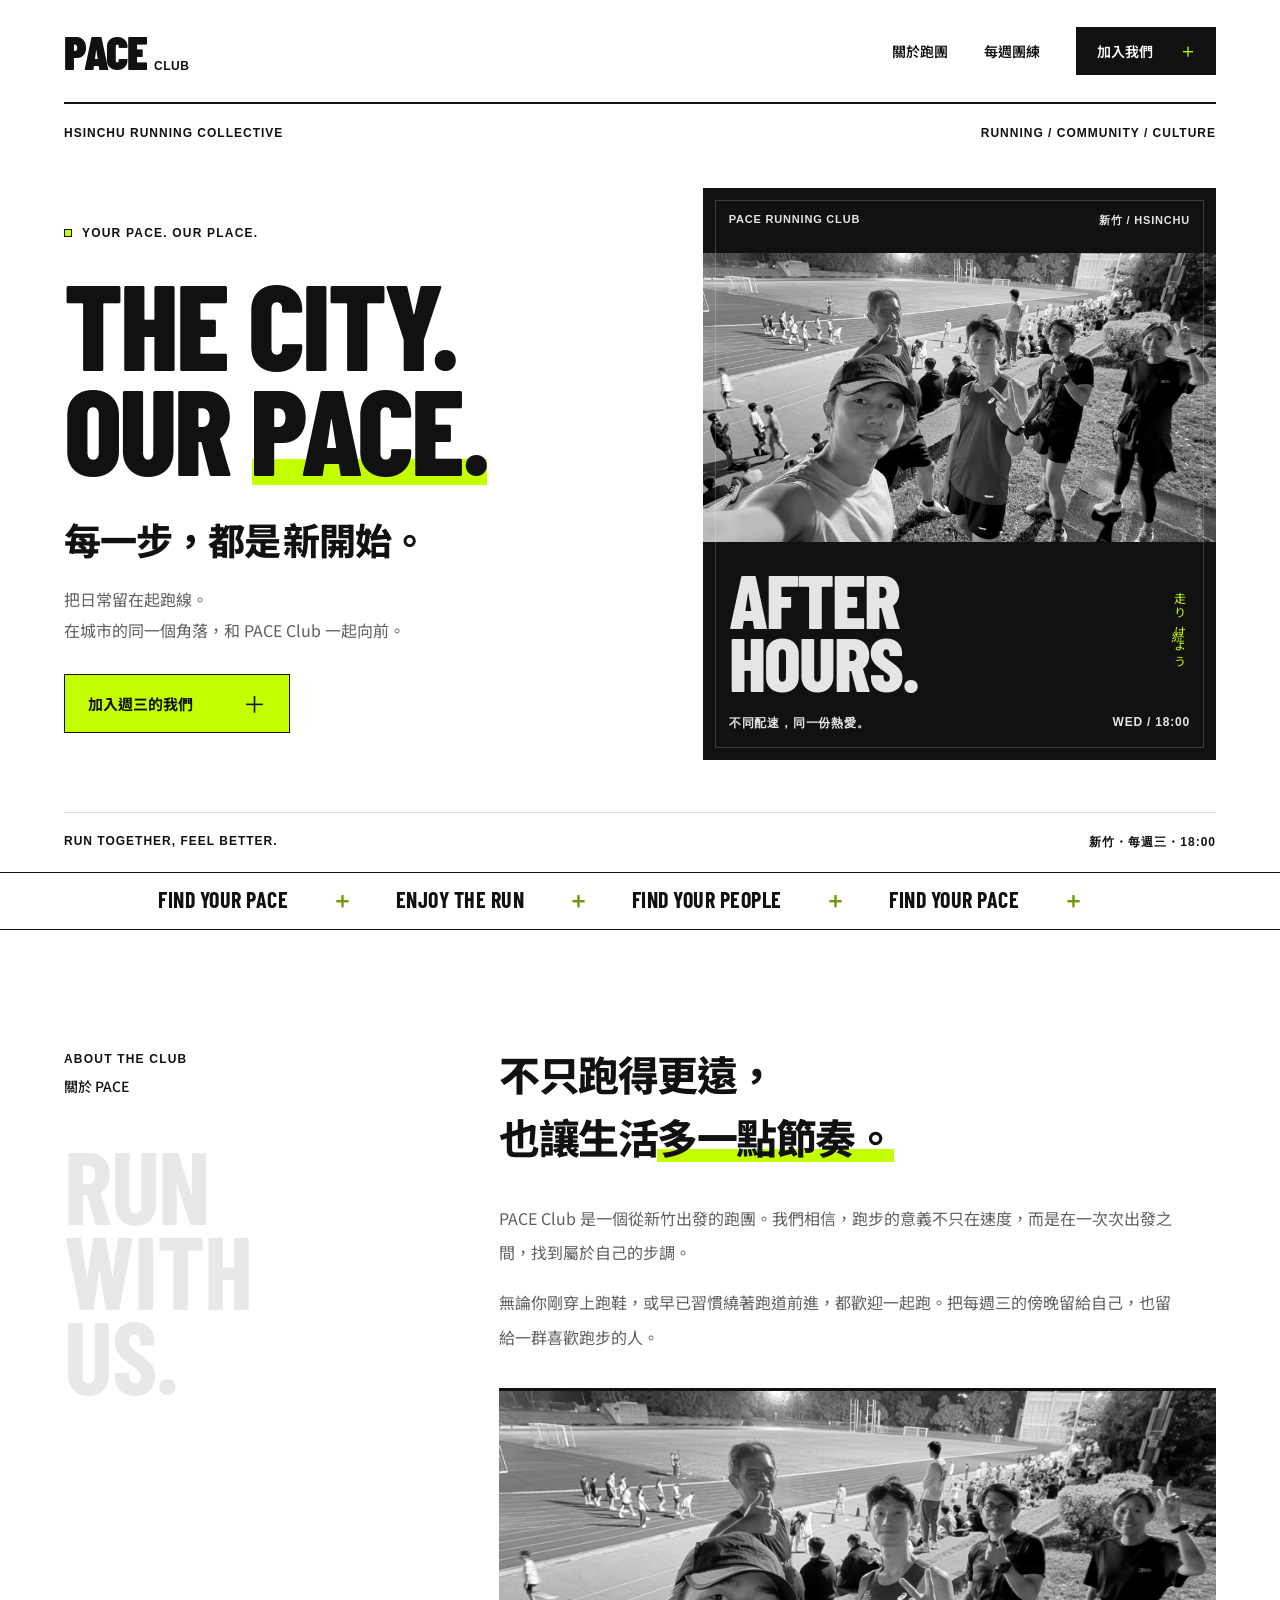
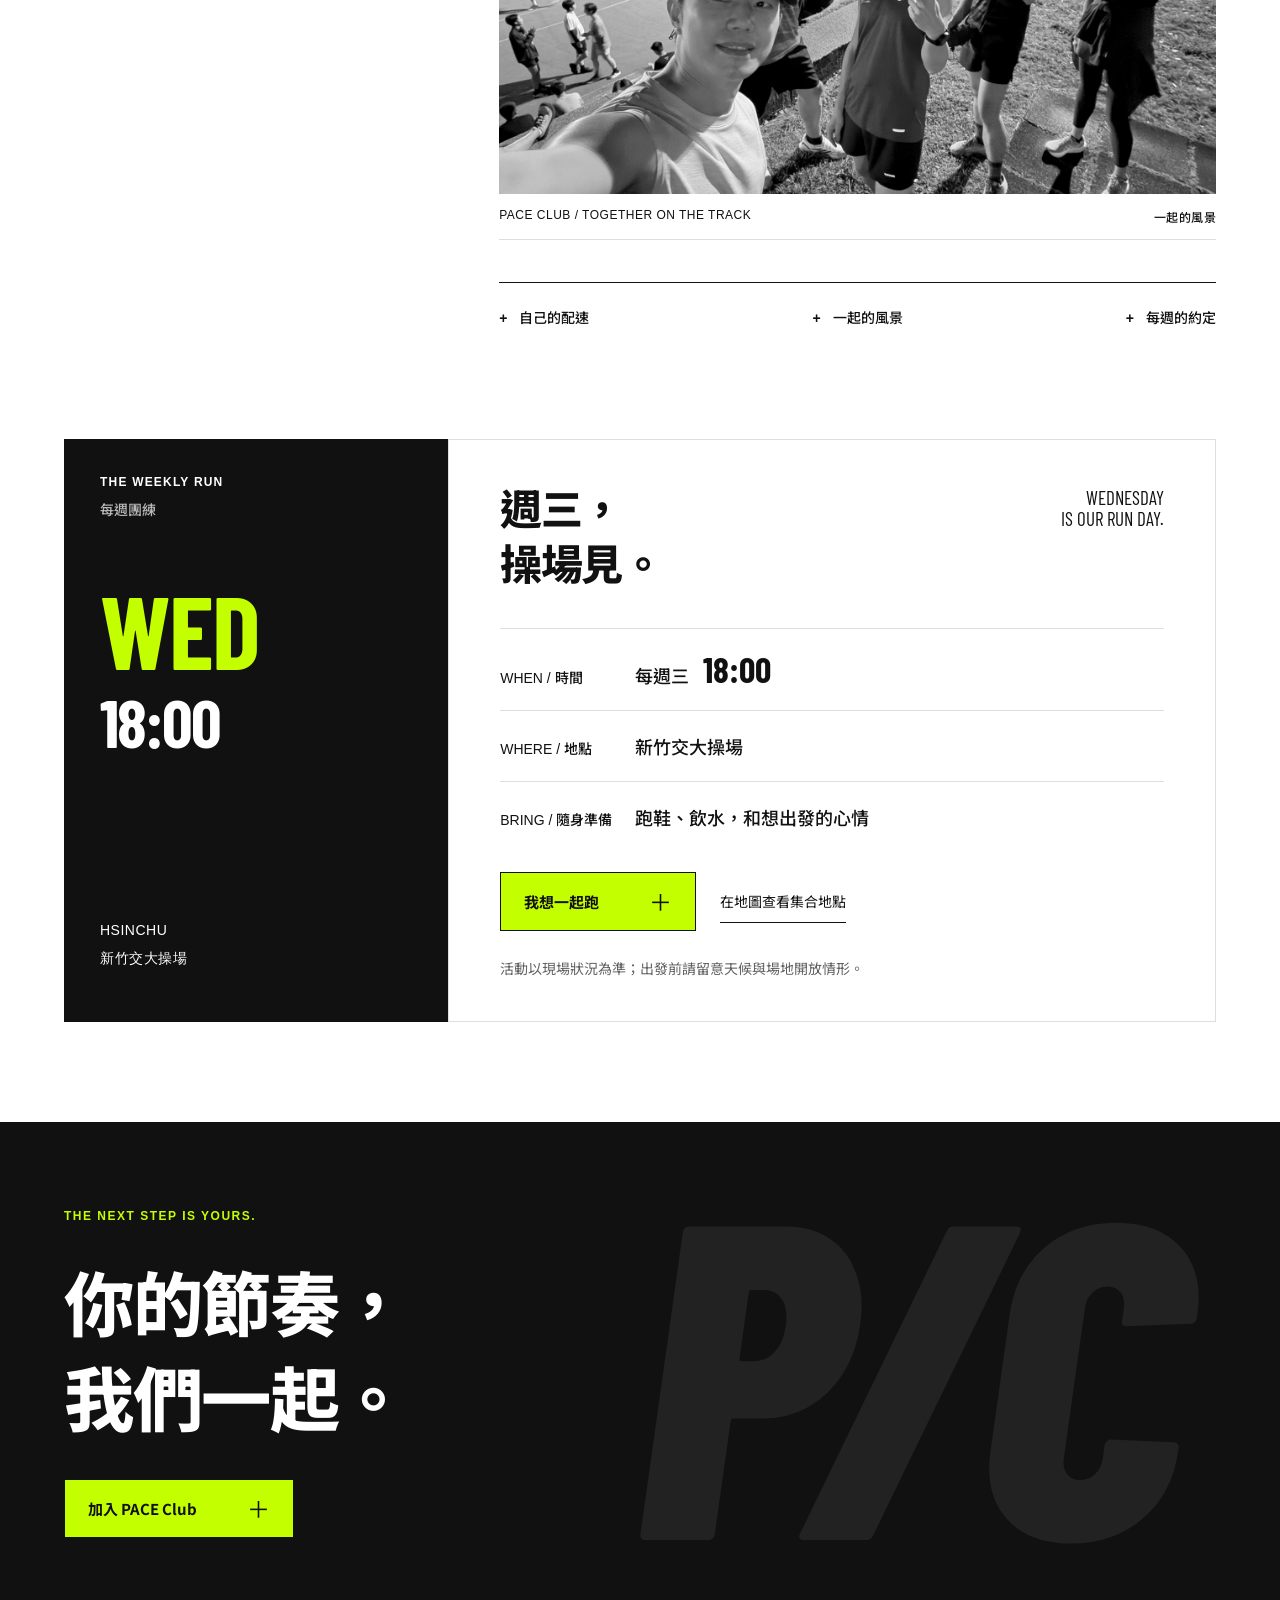
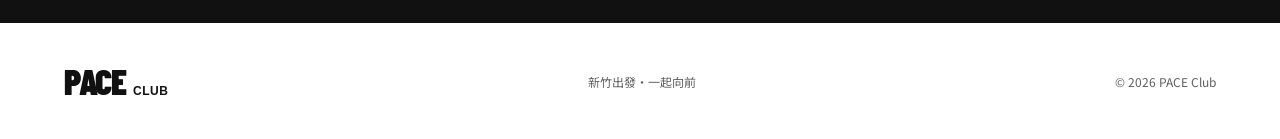
==== index.html @ 04168ba7 "Initial commit: PACE Club website" ====
<!doctype html>
<html lang="zh-Hant">
<head>
  <meta charset="UTF-8">
  <meta name="viewport" content="width=device-width, initial-scale=1">
  <meta name="theme-color" content="#c4ff00">
  <meta name="description" content="PACE Club 跑團，每週三 18:00 在新竹交大操場，一起找到自己的跑步節奏。">
  <title>PACE Club｜跑出自己的節奏</title>
  <link rel="stylesheet" href="styles.css">
  <script src="script.js" defer></script>
</head>
<body>
  <a class="skip-link" href="#main">跳至主要內容</a>
  <header class="header">
    <a class="logo" href="#" aria-label="PACE Club 首頁">PACE<span>CLUB</span></a>
    <button class="menu-toggle" type="button" aria-expanded="false" aria-controls="site-nav">選單 <span aria-hidden="true">＋</span></button>
    <nav id="site-nav" aria-label="主要導覽"><a href="#about">關於跑團</a><a href="#weekly">每週團練</a><button class="nav-join" data-join>加入我們 <span>＋</span></button></nav>
  </header>
  <main id="main">
    <section class="hero" aria-labelledby="hero-title">
      <div class="hero-top"><span>HSINCHU RUNNING COLLECTIVE</span><span>RUNNING / COMMUNITY / CULTURE</span></div>
      <div class="hero-layout">
        <div class="hero-copy"><p class="eyebrow"><span class="square"></span> YOUR PACE. OUR PLACE.</p><div class="hero-display" aria-hidden="true">THE CITY.<br>OUR <em>PACE.</em></div><h1 id="hero-title">每一步，<br>都是<span class="outline">新開始。</span></h1><p class="intro">把日常留在起跑線。<br>在城市的同一個角落，和 PACE Club 一起向前。</p><button class="button" data-join>加入週三的我們 <span>＋</span></button></div>
        <div class="track-art">
          <div class="poster-top"><span>PACE RUNNING CLUB</span><span>新竹 / HSINCHU</span></div>
          <img class="hero-photo" src="images/hero.jpg" alt="五位跑友在夜間操場旁合照，後方可見跑道與草地" width="1706" height="960" fetchpriority="high" decoding="async">
          <div class="poster-word">AFTER<br>HOURS.</div>
          <div class="poster-bottom"><span>不同配速，同一份熱愛。</span><span>WED / 18:00</span></div>
          <span class="poster-tag">走り続けよう</span>
        </div>
      </div>
      <div class="hero-bottom"><span>RUN TOGETHER, FEEL BETTER.</span><span>新竹・每週三・18:00</span></div>
    </section>
    <div class="ticker" aria-hidden="true">FIND YOUR PACE <span>＋</span> ENJOY THE RUN <span>＋</span> FIND YOUR PEOPLE <span>＋</span> FIND YOUR PACE <span>＋</span></div>
    <section id="about" class="about section">
      <div class="section-label">ABOUT THE CLUB <span>關於 PACE</span><p class="section-word" aria-hidden="true">RUN<br>WITH<br>US.</p></div>
      <div><h2>不只跑得更遠，<br>也讓生活<span class="highlight">多一點節奏。</span></h2><p>PACE Club 是一個從新竹出發的跑團。我們相信，跑步的意義不只在速度，而是在一次次出發之間，找到屬於自己的步調。</p><p>無論你剛穿上跑鞋，或早已習慣繞著跑道前進，都歡迎一起跑。把每週三的傍晚留給自己，也留給一群喜歡跑步的人。</p>
        <figure class="about-photo"><img src="images/running.jpg" alt="跑友穿著運動服在操場旁自拍，記錄一起跑步的時光" width="1706" height="960" loading="lazy" decoding="async"><figcaption><span>PACE CLUB / TOGETHER ON THE TRACK</span><span>一起的風景</span></figcaption></figure>
        <div class="values"><span>自己的配速</span><span>一起的風景</span><span>每週的約定</span></div></div>
    </section>
    <section id="weekly" class="weekly section">
      <div class="section-label">THE WEEKLY RUN <span>每週團練</span><p class="weekly-day" aria-hidden="true">WED<span>18:00</span></p><p class="weekly-place">HSINCHU<br>新竹交大操場</p></div>
      <div class="weekly-content"><div class="event-heading"><h2>週三，<br>操場見。</h2><p>WEDNESDAY<br>IS OUR RUN DAY.</p></div><div class="event-details"><div><span>WHEN / 時間</span><strong>每週三 <b>18:00</b></strong></div><div><span>WHERE / 地點</span><strong>新竹交大操場</strong></div><div><span>BRING / 隨身準備</span><strong>跑鞋、飲水，和想出發的心情</strong></div></div><div class="event-actions"><button class="button" data-join>我想一起跑 <span>＋</span></button><a class="text-link" href="https://www.google.com/maps/search/?api=1&query=新竹交大操場" target="_blank" rel="noopener noreferrer">在地圖查看集合地點</a></div><p class="note">活動以現場狀況為準；出發前請留意天候與場地開放情形。</p></div>
    </section>
    <section class="closing"><p>THE NEXT STEP IS YOURS.</p><h2>你的節奏，<br>我們一起。</h2><button class="button button-light" data-join>加入 PACE Club <span>＋</span></button><span class="closing-mark" aria-hidden="true">P/C</span></section>
  </main>
  <footer><a class="logo" href="#">PACE<span>CLUB</span></a><p>新竹出發・一起向前</p><span>© <span id="year">2026</span> PACE Club</span></footer>
  <dialog id="join-dialog" aria-labelledby="join-title"><button class="close" aria-label="關閉加入說明">×</button><p class="eyebrow">SEE YOU ON THE TRACK</p><h2 id="join-title">從這個週三開始。</h2><p>每週三 18:00，在新竹交大操場，讓跑步成為生活的一部分。</p><div class="dialog-info"><strong>第一次一起跑？</strong><p>建議提早抵達，穿著適合運動的服裝，帶好飲水，依自己的身體狀況調整配速。</p></div><button id="calendar" class="button">下載團練行事曆 <span>＋</span></button><p class="note">此網站目前提供活動介紹，尚未開放線上報名。下載行事曆僅建立個人提醒，不代表完成報名。集合細節請以主辦方確認為準。</p><p id="calendar-status" role="status"></p></dialog>
</body>
</html>
---- styles.css ----
@import url('https://fonts.googleapis.com/css2?family=Barlow+Condensed:wght@700;800;900&family=Noto+Sans+TC:wght@400;500;600;700;800;900&display=swap');

:root {
  --green: #c4ff00;
  --ink: #111;
  --paper: #fff;
  --line: #dedede;
  --muted: #606060;
  --display: 'Barlow Condensed', 'Arial Narrow', Impact, sans-serif;
  --gutter: clamp(22px, 5vw, 88px);
}
* { box-sizing: border-box; }
html { scroll-behavior: smooth; scroll-padding-top: 32px; }
body { margin: 0; background: var(--paper); color: var(--ink); font-family: 'Noto Sans TC', sans-serif; }
a { color: inherit; text-decoration: none; }
button { font: inherit; cursor: pointer; }
button { min-width: 44px; min-height: 44px; }
.menu-toggle { display: none; }
button, a { -webkit-tap-highlight-color: transparent; }
button:focus-visible, a:focus-visible { outline: 3px solid #578000; outline-offset: 5px; }
::selection { background: var(--green); color: var(--ink); }
.header { position: relative; z-index: 5; margin: 0 var(--gutter); min-height: 104px; display: flex; align-items: center; justify-content: space-between; border-bottom: 2px solid var(--ink); gap: 20px; }
.logo { display: inline-flex; align-items: baseline; align-content: center; flex-wrap: wrap; min-height: 44px; gap: 8px; font-family: var(--display); font-size: 47px; font-weight: 900; line-height: 1; letter-spacing: -1.5px; }
.logo span { font-family: Arial, sans-serif; font-size: 12px; letter-spacing: .5px; font-weight: 700; }
nav { display: flex; align-items: center; gap: 36px; font-size: 14px; font-weight: 600; }
nav a { display: inline-flex; align-items: center; min-height: 44px; padding: 12px 0; border-bottom: 1px solid transparent; }
nav a:hover { border-bottom-color: var(--ink); }
.nav-join { background: var(--ink); color: white; padding: 13px 20px; border: 1px solid var(--ink); }
.nav-join span { margin-left: 25px; color: var(--green); }
.nav-join:hover { background: #333; }
.hero { padding: 22px var(--gutter) 0; max-width: 1680px; margin: auto; }
.hero-top, .hero-bottom { display: flex; justify-content: space-between; gap: 16px; font-family: Arial, sans-serif; font-size: 12px; letter-spacing: 1px; font-weight: 600; }
.hero-layout { display: grid; grid-template-columns: minmax(0, 1.12fr) minmax(0, 1fr); gap: clamp(32px, 5vw, 85px); align-items: center; padding: 48px 0 52px; }
.hero-copy { min-width: 0; }
.eyebrow { display: flex; align-items: center; gap: 10px; font-family: Arial, sans-serif; font-size: 12px; letter-spacing: 1.2px; font-weight: 700; }
.square { width: 8px; height: 8px; background: var(--green); border: 1px solid var(--ink); }
.hero-display { font-family: var(--display); font-size: clamp(76px, 9.5vw, 148px); line-height: .86; letter-spacing: -3px; font-weight: 800; margin: 30px 0 34px; white-space: nowrap; }
.hero-display em { font-style: normal; position: relative; isolation: isolate; }
.hero-display em::after { content: ''; position: absolute; z-index: -1; height: 18%; background: var(--green); left: 2px; right: 1px; bottom: 10%; }
h1 { font-size: clamp(28px, 2.9vw, 42px); line-height: 1.45; margin: 0 0 17px; letter-spacing: -1px; font-weight: 800; }
h1 br { display: none; }
.outline { margin-left: 3px; }
.intro { font-size: 16px; line-height: 1.95; color: var(--muted); margin: 0 0 28px; }
.button { background: var(--green); border: 1px solid var(--ink); color: var(--ink); padding: 17px 23px; min-height: 56px; font-size: 15px; font-weight: 700; display: inline-flex; align-items: center; justify-content: space-between; gap: 50px; transition: background .2s, color .2s; }
.button span { font-size: 23px; line-height: 1; font-weight: 400; }
.button:hover { background: var(--ink); color: var(--green); }
.track-art { width: 100%; min-width: 0; aspect-ratio: 4 / 5; position: relative; isolation: isolate; background: var(--ink); color: #e5e5e5; overflow: hidden; }
.track-art::before { content: ''; position: absolute; inset: 12px; border: 1px solid #414141; pointer-events: none; }
.poster-top, .poster-bottom { position: absolute; z-index: 2; left: 28px; right: 28px; display: flex; justify-content: space-between; gap: 12px; font-family: Arial, sans-serif; font-size: 11px; font-weight: 600; letter-spacing: .8px; }
.poster-top { top: 29px; }
.poster-bottom { bottom: 28px; font-size: 12px; }
.poster-word { position: absolute; bottom: 65px; left: 28px; font-family: var(--display); font-size: clamp(68px, 7vw, 108px); line-height: .82; font-weight: 800; letter-spacing: -2px; }
.poster-tag { position: absolute; right: 29px; top: 90px; writing-mode: vertical-rl; font-size: 14px; letter-spacing: 4px; color: var(--green); }
.hero-bottom { border-top: 1px solid var(--line); padding: 21px 0; }
.ticker { border-top: 1px solid var(--ink); border-bottom: 1px solid var(--ink); padding: 13px 0; font: 700 22px var(--display); letter-spacing: .5px; white-space: nowrap; overflow: hidden; text-align: center; }
.ticker span { color: #709500; margin: 0 38px; }
.section { padding: 112px var(--gutter); display: grid; grid-template-columns: minmax(0, 1fr) minmax(0, 2fr); gap: clamp(32px, 6vw, 100px); max-width: 1680px; margin: auto; }
.section > * { min-width: 0; }
h1, h2, p, strong, .text-link { overflow-wrap: break-word; }
.section-label { font-family: Arial, sans-serif; font-size: 12px; font-weight: 700; letter-spacing: 1.2px; padding-top: 10px; }
.section-label > span { display: block; font-family: 'Noto Sans TC', sans-serif; margin-top: 10px; font-size: 14px; font-weight: 500; letter-spacing: 0; }
.section-word { font-family: var(--display); font-size: clamp(72px, 8vw, 124px); line-height: .83; letter-spacing: -1px; margin: 46px 0 0; color: #e8e8e8; }
h2 { font-size: clamp(30px, 3.2vw, 48px); line-height: 1.55; letter-spacing: -1.5px; font-weight: 800; margin: 0 0 32px; }
.highlight { background: linear-gradient(transparent 72%, var(--green) 72%, var(--green) 94%, transparent 94%); }
.about p:not(.section-word) { color: var(--muted); font-size: 16px; line-height: 2.15; max-width: 680px; }
.values { display: flex; justify-content: space-between; gap: 14px; border-top: 1px solid var(--ink); margin-top: 42px; padding-top: 24px; font-size: 14px; font-weight: 500; }
.values span::before { content: '+'; margin-right: 12px; font-family: Arial, sans-serif; font-weight: 700; }
.weekly { position: relative; padding-top: 0; padding-bottom: 100px; gap: 0; }
.weekly > .section-label { background: var(--ink); color: white; padding: 36px; display: flex; flex-direction: column; align-items: flex-start; }
.weekly > .section-label > span { color: #b8b8b8; }
.weekly-day { font-family: var(--display); font-size: clamp(68px, 8vw, 120px); line-height: .9; letter-spacing: -2px; margin: 64px 0 44px; color: var(--green); }
.weekly-day span { display: block; font-size: .66em; margin-top: 16px; color: white; }
.weekly-place { margin-top: auto; font-size: 14px; font-weight: 400; line-height: 2; letter-spacing: .5px; }
.weekly-content { border: 1px solid var(--line); padding: 40px clamp(24px, 4vw, 62px); }
.event-heading { display: flex; justify-content: space-between; align-items: flex-start; gap: 16px; }
.event-heading h2 { font-size: 42px; line-height: 1.3; margin-bottom: 38px; }
.event-heading p { font-family: var(--display); font-size: 19px; line-height: 1.1; text-align: right; margin: 8px 0 0; }
.event-details > div { display: grid; grid-template-columns: 120px 1fr; align-items: baseline; gap: 15px; padding: 22px 0; border-top: 1px solid var(--line); }
.event-details span { font: 500 14px Arial, 'Noto Sans TC', sans-serif; }
.event-details strong { font-size: 18px; font-weight: 500; }
.event-details b { font-family: var(--display); font-size: 36px; line-height: 1; margin-left: 10px; font-weight: 700; }
.event-actions { display: flex; flex-wrap: wrap; align-items: center; gap: 24px; margin-top: 20px; }
.text-link { display: inline-flex; align-items: center; min-height: 44px; font-size: 14px; padding: 10px 0; border-bottom: 1px solid var(--ink); }
.text-link:hover { background: var(--green); }
.note { color: var(--muted); font-size: 14px; line-height: 1.9; margin: 24px 0 0; }
.closing { background: var(--ink); color: white; padding: 75px var(--gutter) 85px; position: relative; overflow: hidden; }
.closing > p { font: 700 12px Arial, sans-serif; letter-spacing: 1.5px; color: var(--green); }
.closing h2 { position: relative; z-index: 1; font-size: clamp(44px, 5.5vw, 80px); line-height: 1.35; margin: 30px 0 36px; }
.button-light { position: relative; z-index: 1; }
.button-light:hover { border-color: var(--green); }
.closing-mark { position: absolute; right: 7%; top: 15px; font-family: var(--display); font-weight: 800; font-size: clamp(250px, 35vw, 520px); line-height: 1; letter-spacing: -12px; color: #222; transform: skew(-8deg); }
footer { margin: 0 var(--gutter); padding: 36px 0; display: flex; justify-content: space-between; align-items: center; gap: 20px; }
footer .logo { font-size: 36px; }
footer p, footer > span { font-size: 12px; color: var(--muted); }
dialog { width: calc(100% - 32px); max-width: 550px; max-height: calc(100dvh - 32px); overflow-y: auto; border: 1px solid var(--ink); border-top: 7px solid var(--green); background: var(--paper); padding: 44px; color: var(--ink); }
dialog::backdrop { background: #000b; backdrop-filter: blur(5px); }
dialog h2 { font-size: 30px; margin: 28px 0 18px; }
dialog p { font-size: 16px; line-height: 1.9; }
dialog .note { font-size: 14px; }
.close { position: absolute; right: 8px; top: 8px; width: 44px; height: 44px; border: 0; background: none; font-size: 28px; }
.dialog-info { background: #f4f4f4; border-left: 2px solid var(--ink); padding: 20px; margin: 24px 0; }
.dialog-info p { margin: 10px 0 0; }
#calendar-status { font-size: 13px; margin-bottom: 0; }
body.modal-open { overflow: hidden; }
.skip-link { position: fixed; left: 15px; top: -100px; background: var(--green); padding: 15px; z-index: 10; }
.skip-link:focus { top: 10px; }

@media (min-width: 1680px) {
  .header, footer { max-width: 1504px; margin-left: auto; margin-right: auto; }
  .closing { padding-left: max(var(--gutter), calc((100vw - 1504px) / 2)); }
}
@media (max-width: 1000px) {
  .hero-layout { gap: 30px; }
  .hero-display { font-size: 9.4vw; letter-spacing: -2px; }
  h1 { font-size: 28px; }
  h1 br { display: block; }
  .intro br { display: none; }
  .track-art { align-self: stretch; min-height: 480px; }
  .poster-top, .poster-bottom { left: 23px; right: 23px; font-size: 10px; }
  .poster-top span:last-child { display: none; }
  .poster-bottom { flex-direction: column; gap: 8px; }
  .poster-word { bottom: 85px; left: 23px; }
  .section { grid-template-columns: minmax(0, 1fr) minmax(0, 2fr); gap: 35px; }
  .weekly { gap: 0; }
  .weekly > .section-label { padding: 28px; }
  .weekly-content { padding: 32px 26px; }
  .event-details > div { grid-template-columns: 1fr; gap: 10px; }
}
@media (max-width: 700px) {
  .header { min-height: 84px; gap: 12px; flex-wrap: wrap; }
  .logo { font-size: 38px; }
  .logo span { font-size: 10px; }
  nav { gap: 14px; flex-wrap: wrap; }
  nav a { font-size: 16px; }
  .has-mobile-nav .menu-toggle { display: inline-flex; align-items: center; justify-content: space-between; gap: 20px; padding: 10px 14px; border: 1px solid var(--ink); background: var(--paper); font-size: 16px; }
  .has-mobile-nav .menu-toggle[aria-expanded="true"] { background: var(--green); }
  .has-mobile-nav nav { display: none; position: absolute; top: 100%; left: 0; right: 0; padding: 14px; background: var(--paper); border: 1px solid var(--ink); box-shadow: 0 12px 20px #0001; }
  .has-mobile-nav nav.is-open { display: flex; flex-direction: column; align-items: stretch; gap: 8px; }
  .has-mobile-nav nav a { padding: 12px; min-height: 48px; }
  .has-mobile-nav .nav-join { display: flex; align-items: center; justify-content: space-between; padding: 12px; min-height: 48px; font-size: 16px; }
  .nav-join { font-size: 13px; padding: 12px; }
  .nav-join span { margin-left: 10px; }
  .hero { padding-top: 18px; }
  .hero-top { font-size: 11px; letter-spacing: .6px; }
  .hero-top > span:last-child { display: none; }
  .hero-layout { grid-template-columns: 1fr; padding: 29px 0 30px; gap: 38px; }
  .hero-display { font-size: clamp(76px, 18vw, 126px); letter-spacing: -2px; margin: 25px 0 28px; }
  h1 { font-size: clamp(25px, 5.8vw, 36px); letter-spacing: -.7px; }
  h1 br { display: none; }
  .intro { margin-bottom: 25px; }
  .intro br { display: block; }
  .track-art { aspect-ratio: 1 / 1.08; min-height: 0; width: 100%; }
  .poster-word { font-size: clamp(78px, 18vw, 120px); bottom: 66px; }
  .poster-top { font-size: 11px; }
  .poster-top span:last-child { display: inline; }
  .poster-bottom { flex-direction: row; font-size: 11px; bottom: 25px; }
  .poster-tag { top: 80px; right: 25px; font-size: 13px; }
  .hero-bottom { font-size: 10px; letter-spacing: .2px; line-height: 1.6; align-items: center; }
  .hero-bottom span:last-child { text-align: right; }
  .ticker { font-size: 20px; padding: 12px 0; }
  .ticker span { margin: 0 22px; }
  .section { grid-template-columns: 1fr; padding-top: 64px; padding-bottom: 64px; gap: 27px; }
  .section-label { display: flex; flex-wrap: wrap; align-items: center; gap: 14px; padding: 0; }
  .section-label > span { margin: 0; }
  .section-word { display: none; }
  h2 { font-size: clamp(28px, 6.3vw, 40px); margin-bottom: 24px; letter-spacing: -.8px; }
  .values { gap: 8px; margin-top: 30px; padding-top: 20px; }
  .values span { font-size: 13px; }
  .values span::before { margin-right: 5px; }
  .weekly { padding-top: 0; gap: 0; }
  .weekly > .section-label { padding: 26px; display: grid; grid-template-columns: 1fr auto; gap: 10px 18px; }
  .weekly > .section-label > span { grid-column: 1; grid-row: 2; }
  .weekly-day { grid-column: 1; grid-row: 3; margin: 22px 0 0; font-size: 75px; }
  .weekly-day span { display: inline; font-size: .65em; margin-left: 16px; }
  .weekly-place { grid-column: 1 / -1; grid-row: 4; margin: 14px 0 0; font-size: 14px; }
  .weekly-content { padding: 30px 25px; }
  .event-heading h2 { font-size: 36px; margin-bottom: 28px; }
  .event-heading p { font-size: 17px; }
  .event-details > div { grid-template-columns: 1fr; gap: 9px; padding: 19px 0; }
  .event-details span { font-size: 14px; color: var(--muted); }
  .event-details strong { font-size: 17px; }
  .event-details b { font-size: 32px; }
  .event-actions { flex-direction: column; align-items: stretch; gap: 17px; }
  .event-actions .text-link { align-self: flex-start; }
  .closing { padding: 55px var(--gutter) 60px; }
  .closing h2 { font-size: 48px; }
  .closing-mark { top: 90px; right: -12px; font-size: 280px; }
  footer { flex-wrap: wrap; gap: 22px; padding: 28px 0; }
  footer p { display: none; }
  dialog { padding: 34px 24px 25px; }
  dialog h2 { font-size: 26px; }
  dialog .button { width: 100%; gap: 12px; }
}
@media (max-width: 360px) {
  :root { --gutter: 18px; }
  .hero-display { font-size: 22vw; }
  h1 br { display: block; }
  .poster-top span:last-child { display: none; }
  .poster-bottom { flex-direction: column; }
  .poster-word { bottom: 85px; }
  .weekly > .section-label { grid-template-columns: 1fr; }
  .weekly-place { grid-column: 1; grid-row: 4; margin-top: 16px; }
  .values { flex-wrap: wrap; gap: 12px 20px; }
  footer > span { font-size: 11px; }
}
/* Photography: wide crops retain the group; captions stay off the faces. */
.track-art {
  aspect-ratio: auto;
  min-height: 0;
  align-self: center;
}
.track-art::before { z-index: 1; border-color: #ffffff30; }
.poster-top {
  position: static;
  padding: 25px 26px;
  font-size: 11px;
}
.poster-top span:last-child { display: inline; }
.hero-photo, .about-photo img {
  display: block;
  width: 100%;
  height: auto;
  aspect-ratio: 16 / 9;
  object-fit: cover;
  object-position: 50% 45%;
  filter: grayscale(1) contrast(1.04);
}
.poster-word {
  position: static;
  padding: 25px 26px 22px;
  font-size: clamp(60px, 6vw, 88px);
}
.poster-bottom {
  position: static;
  flex-direction: row;
  flex-wrap: wrap;
  padding: 0 26px 28px;
  font-size: 12px;
}
.poster-tag { top: auto; bottom: 91px; right: 28px; font-size: 12px; letter-spacing: 3px; }
.about-photo { margin: 34px 0 0; border-top: 3px solid var(--ink); }
.about-photo img { aspect-ratio: 16 / 9; }
.about-photo figcaption {
  display: flex;
  justify-content: space-between;
  flex-wrap: wrap;
  gap: 8px 16px;
  padding: 14px 0;
  border-bottom: 1px solid var(--line);
  font: 500 12px Arial, 'Noto Sans TC', sans-serif;
  letter-spacing: .5px;
}
@media (max-width: 700px) {
  .hero-photo { aspect-ratio: 16 / 10; object-position: 50% 42%; }
  .about-photo img { aspect-ratio: 16 / 10; object-position: 50% 45%; }
  .poster-top { padding: 23px; font-size: 10px; }
  .poster-word { padding: 24px 23px; font-size: clamp(60px, 16vw, 88px); }
  .poster-bottom { padding: 0 23px 25px; font-size: 11px; }
  .poster-tag { right: 25px; bottom: 81px; }
  .about-photo { margin-top: 28px; }
  .about-photo figcaption { font-size: 11px; line-height: 1.6; }
}
@media (max-width: 360px) {
  .poster-top span:last-child { display: none; }
  .poster-bottom { flex-direction: column; }
  .poster-tag { bottom: 98px; }
}
@media (prefers-reduced-motion: reduce) {
  html { scroll-behavior: auto; }
  * { transition: none !important; }
}
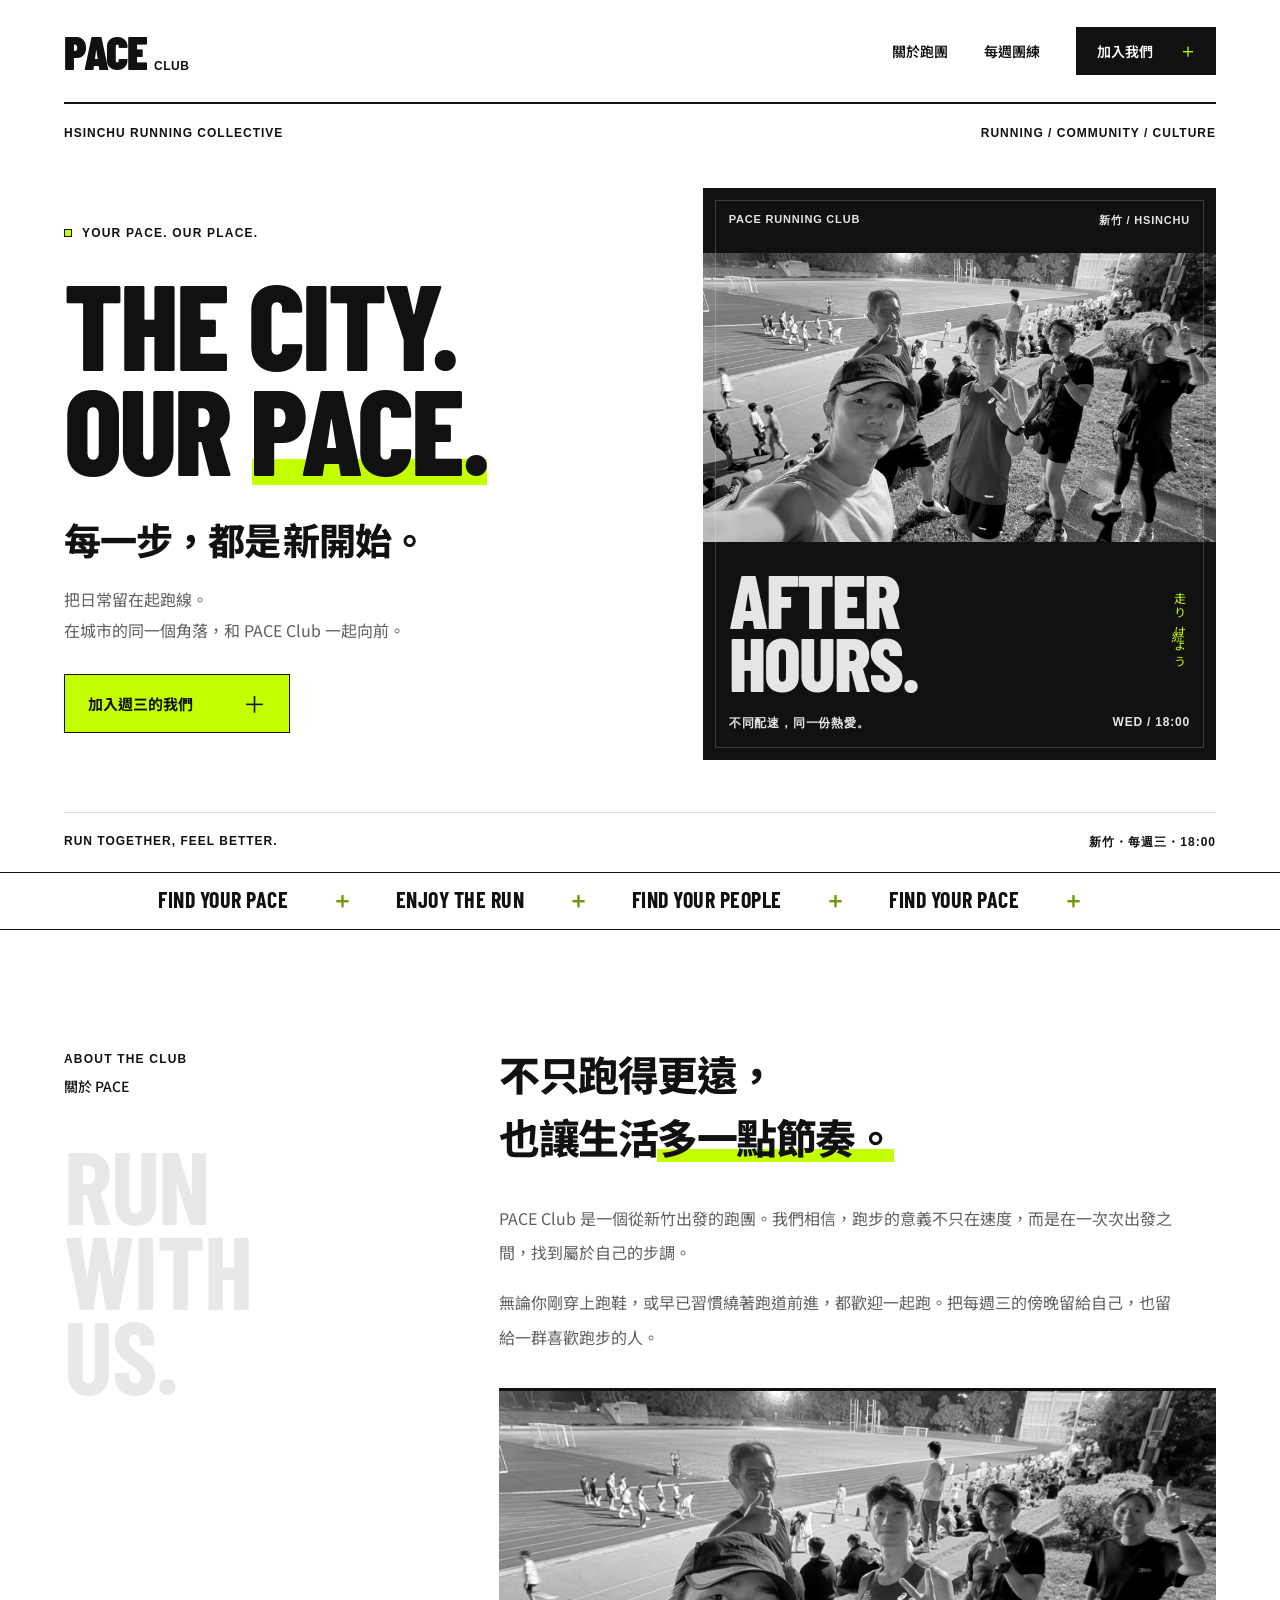
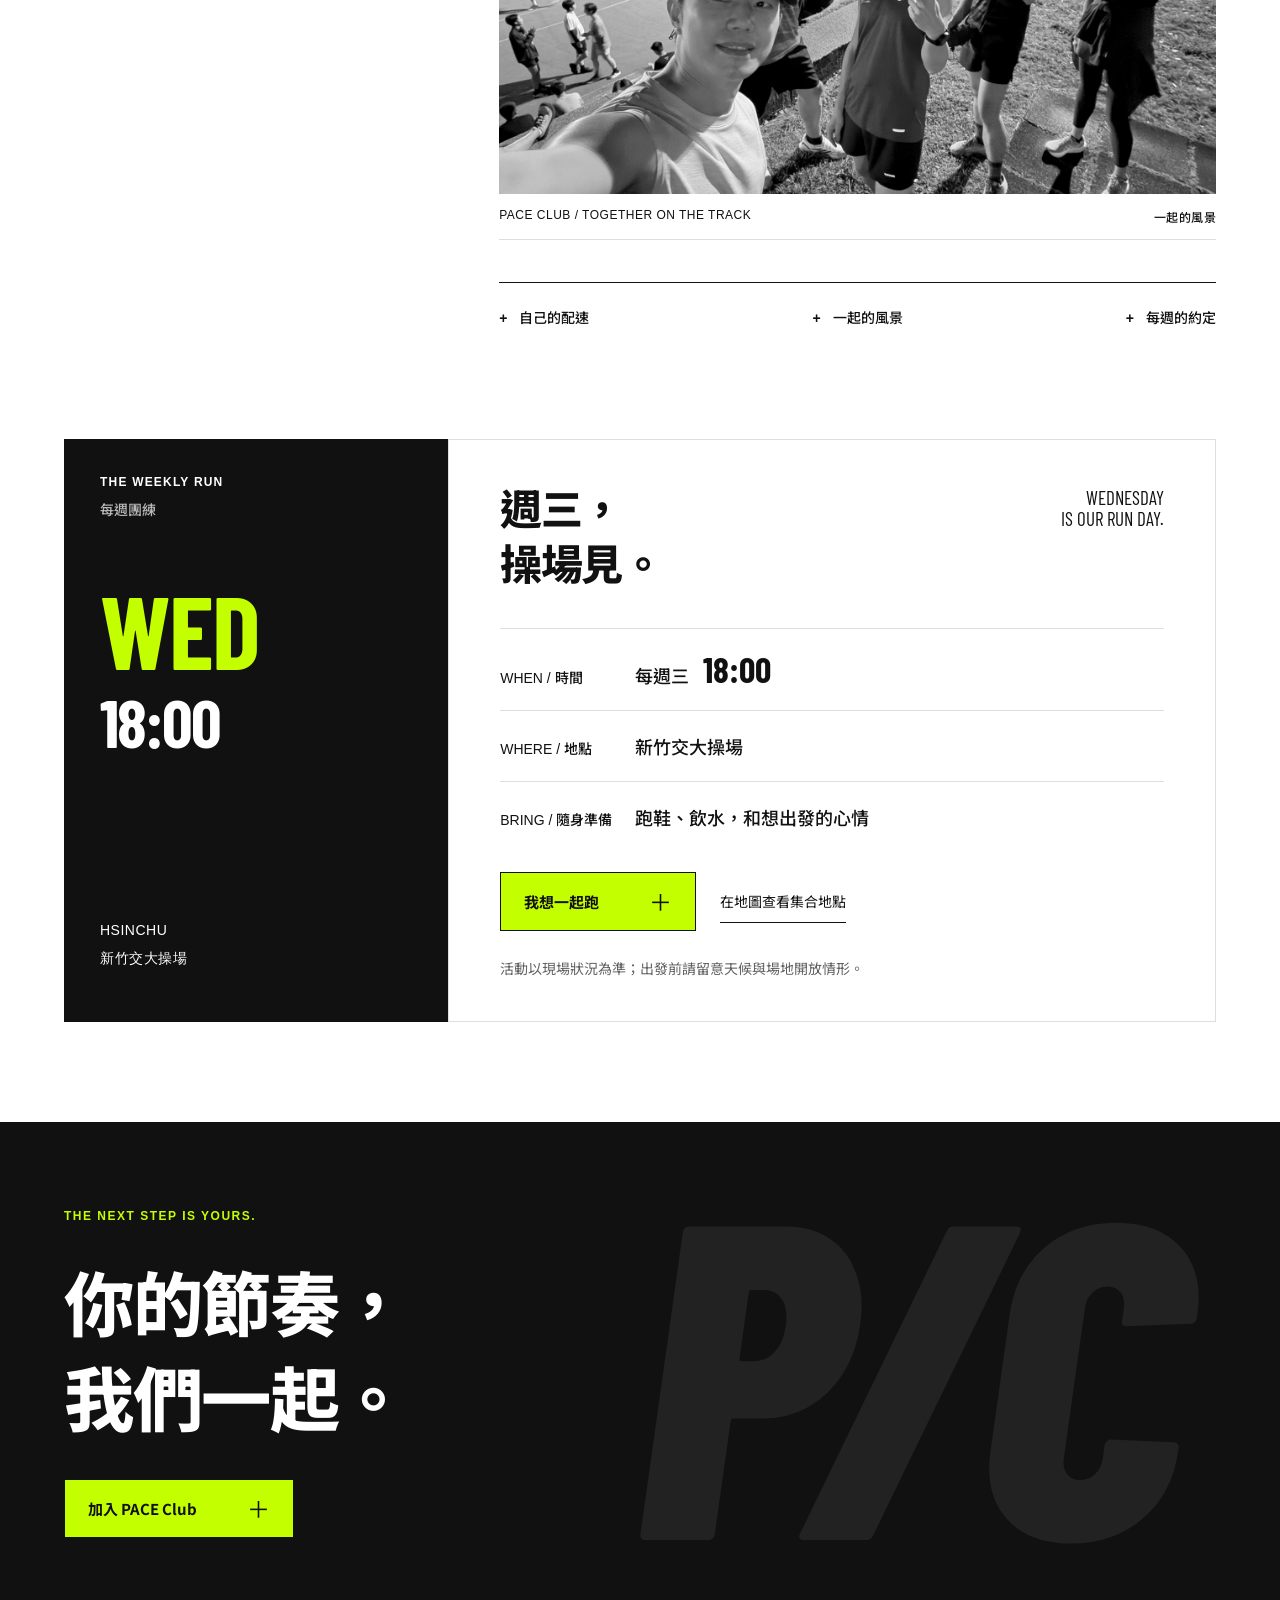
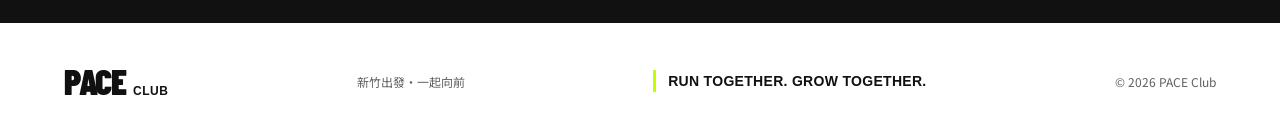
==== commit e41fb9b9: "Add PACE Club footer slogan" ====
--- a/index.html
+++ b/index.html
@@ -44,7 +44,7 @@
     </section>
     <section class="closing"><p>THE NEXT STEP IS YOURS.</p><h2>你的節奏，<br>我們一起。</h2><button class="button button-light" data-join>加入 PACE Club <span>＋</span></button><span class="closing-mark" aria-hidden="true">P/C</span></section>
   </main>
-  <footer><a class="logo" href="#">PACE<span>CLUB</span></a><p>新竹出發・一起向前</p><span>© <span id="year">2026</span> PACE Club</span></footer>
+  <footer><a class="logo" href="#">PACE<span>CLUB</span></a><p>新竹出發・一起向前</p><p class="footer-tagline">RUN TOGETHER. GROW TOGETHER.</p><span>© <span id="year">2026</span> PACE Club</span></footer>
   <dialog id="join-dialog" aria-labelledby="join-title"><button class="close" aria-label="關閉加入說明">×</button><p class="eyebrow">SEE YOU ON THE TRACK</p><h2 id="join-title">從這個週三開始。</h2><p>每週三 18:00，在新竹交大操場，讓跑步成為生活的一部分。</p><div class="dialog-info"><strong>第一次一起跑？</strong><p>建議提早抵達，穿著適合運動的服裝，帶好飲水，依自己的身體狀況調整配速。</p></div><button id="calendar" class="button">下載團練行事曆 <span>＋</span></button><p class="note">此網站目前提供活動介紹，尚未開放線上報名。下載行事曆僅建立個人提醒，不代表完成報名。集合細節請以主辦方確認為準。</p><p id="calendar-status" role="status"></p></dialog>
 </body>
 </html>
--- a/styles.css
+++ b/styles.css
@@ -92,6 +92,7 @@
 footer { margin: 0 var(--gutter); padding: 36px 0; display: flex; justify-content: space-between; align-items: center; gap: 20px; }
 footer .logo { font-size: 36px; }
 footer p, footer > span { font-size: 12px; color: var(--muted); }
+footer .footer-tagline { margin: 0; padding-left: 12px; border-left: 3px solid var(--green); color: var(--ink); font: 700 14px/1.6 Arial, sans-serif; letter-spacing: .3px; }
 dialog { width: calc(100% - 32px); max-width: 550px; max-height: calc(100dvh - 32px); overflow-y: auto; border: 1px solid var(--ink); border-top: 7px solid var(--green); background: var(--paper); padding: 44px; color: var(--ink); }
 dialog::backdrop { background: #000b; backdrop-filter: blur(5px); }
 dialog h2 { font-size: 30px; margin: 28px 0 18px; }
@@ -187,6 +188,7 @@
   .closing-mark { top: 90px; right: -12px; font-size: 280px; }
   footer { flex-wrap: wrap; gap: 22px; padding: 28px 0; }
   footer p { display: none; }
+  footer .footer-tagline { display: block; flex-basis: 100%; order: 1; }
   dialog { padding: 34px 24px 25px; }
   dialog h2 { font-size: 26px; }
   dialog .button { width: 100%; gap: 12px; }
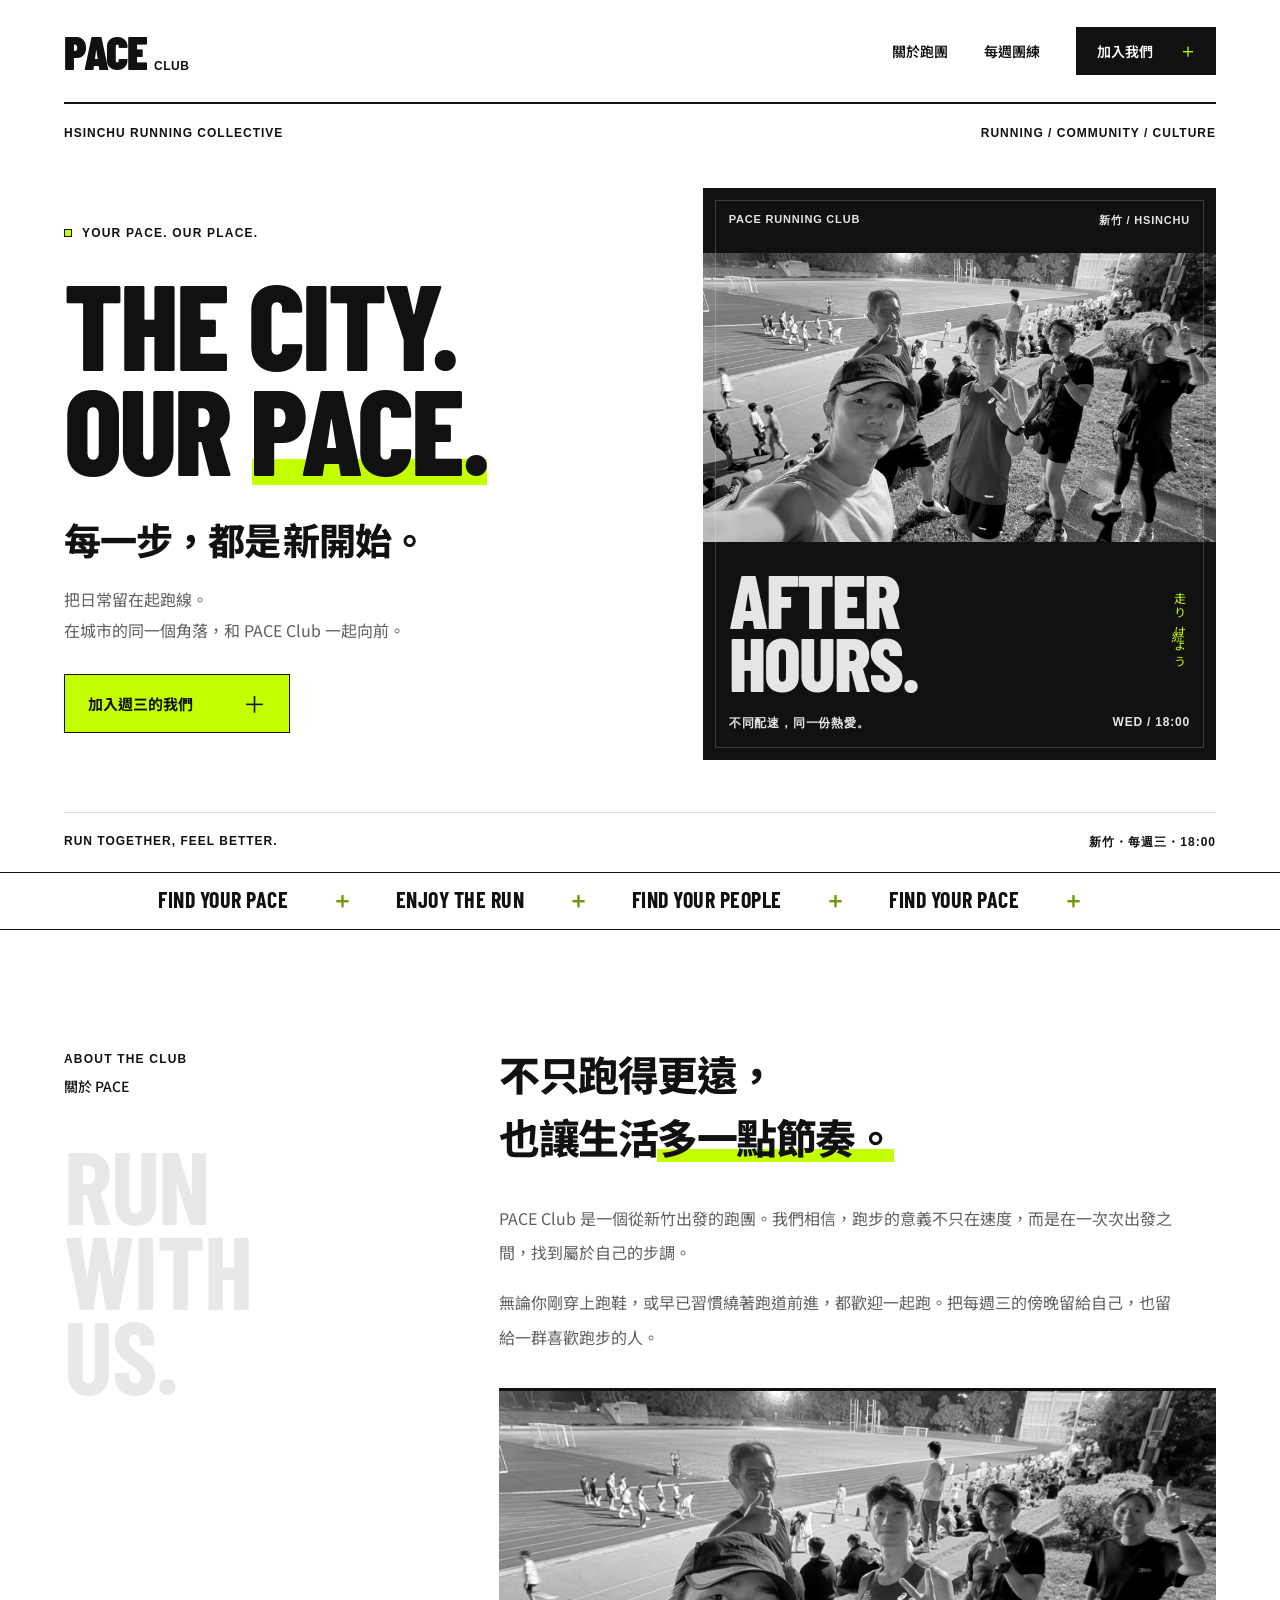
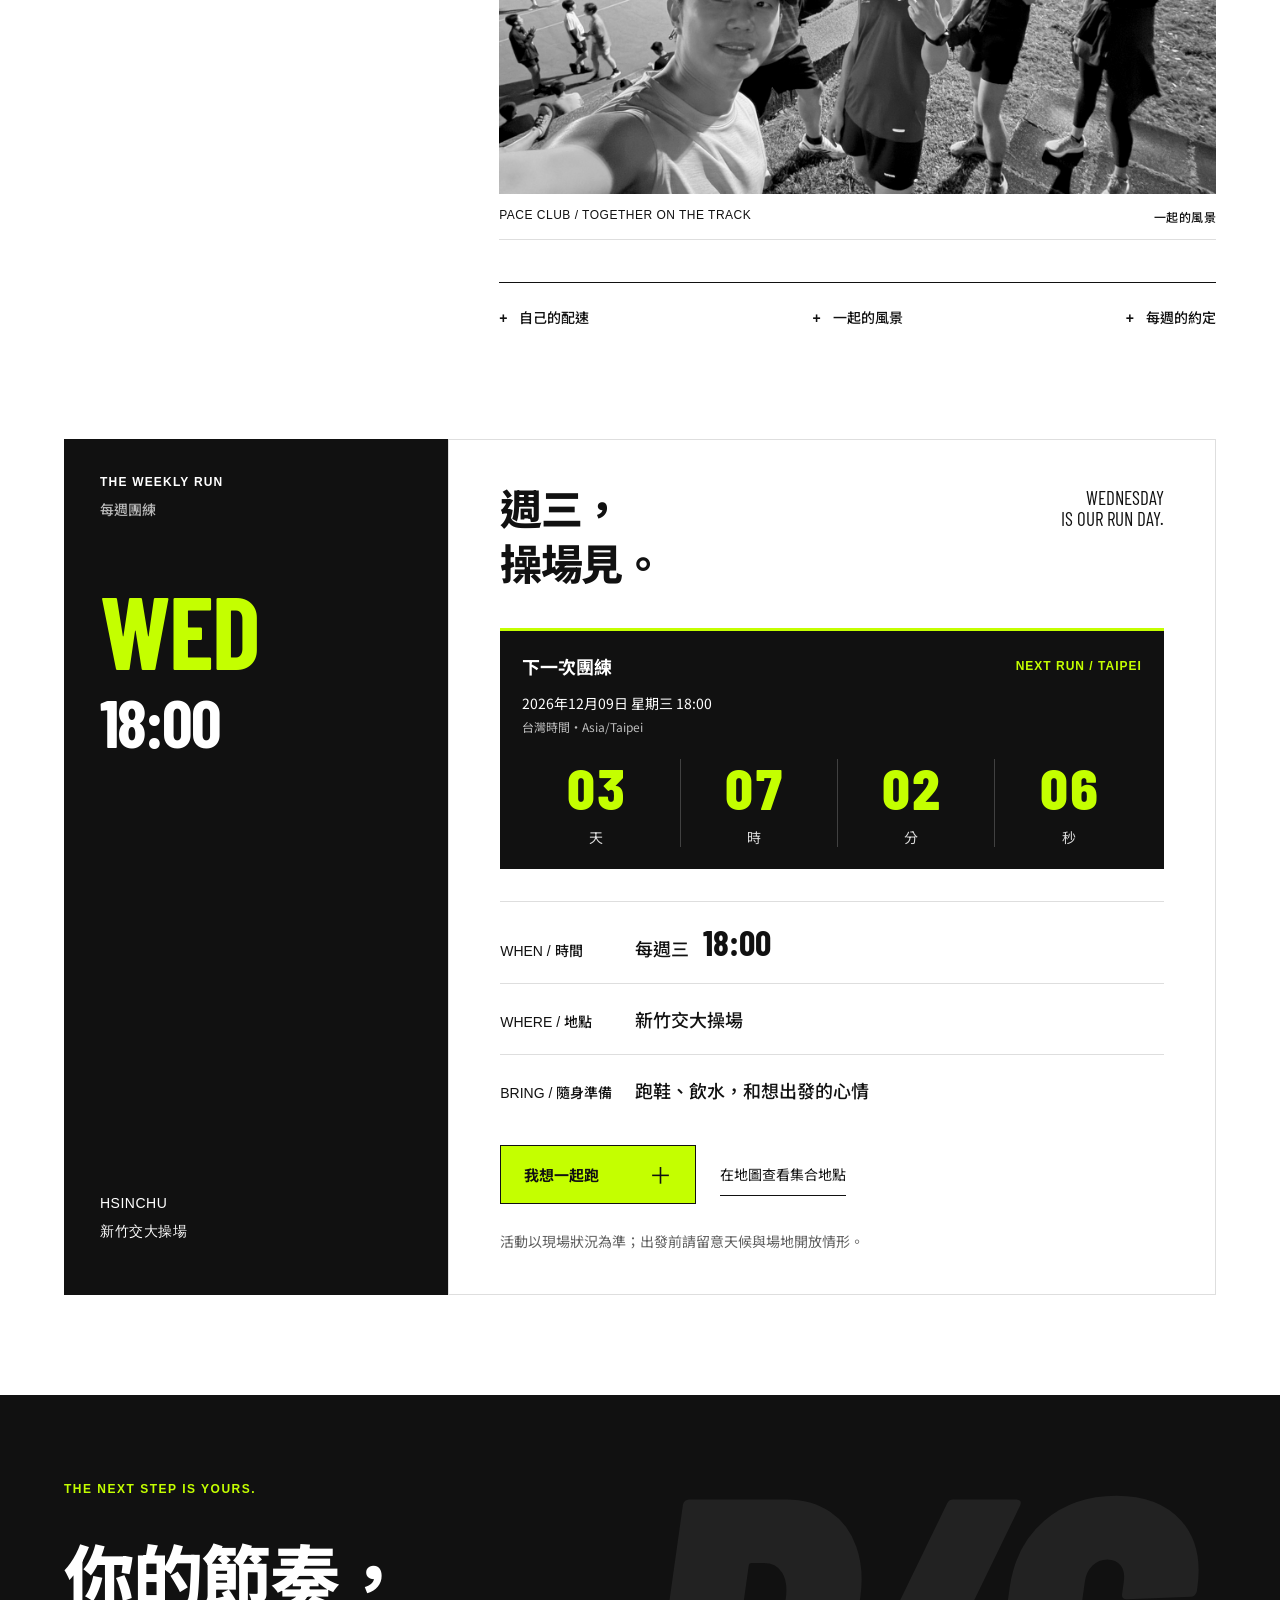
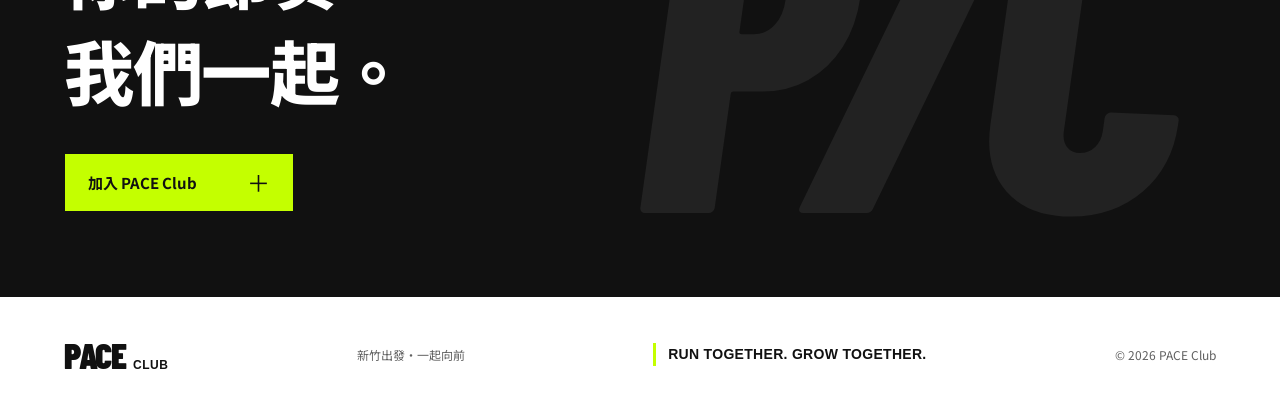
==== commit df6b0d78: "Add weekly group run countdown timer" ====
--- a/index.html
+++ b/index.html
@@ -40,7 +40,19 @@
     </section>
     <section id="weekly" class="weekly section">
       <div class="section-label">THE WEEKLY RUN <span>每週團練</span><p class="weekly-day" aria-hidden="true">WED<span>18:00</span></p><p class="weekly-place">HSINCHU<br>新竹交大操場</p></div>
-      <div class="weekly-content"><div class="event-heading"><h2>週三，<br>操場見。</h2><p>WEDNESDAY<br>IS OUR RUN DAY.</p></div><div class="event-details"><div><span>WHEN / 時間</span><strong>每週三 <b>18:00</b></strong></div><div><span>WHERE / 地點</span><strong>新竹交大操場</strong></div><div><span>BRING / 隨身準備</span><strong>跑鞋、飲水，和想出發的心情</strong></div></div><div class="event-actions"><button class="button" data-join>我想一起跑 <span>＋</span></button><a class="text-link" href="https://www.google.com/maps/search/?api=1&query=新竹交大操場" target="_blank" rel="noopener noreferrer">在地圖查看集合地點</a></div><p class="note">活動以現場狀況為準；出發前請留意天候與場地開放情形。</p></div>
+      <div class="weekly-content"><div class="event-heading"><h2>週三，<br>操場見。</h2><p>WEDNESDAY<br>IS OUR RUN DAY.</p></div>
+        <section class="run-countdown" aria-labelledby="countdown-title">
+          <div class="countdown-heading"><h3 id="countdown-title">下一次團練</h3><span>NEXT RUN / TAIPEI</span></div>
+          <p class="countdown-date"><time id="next-run-date" aria-live="polite">每週三 18:00</time><span>台灣時間・Asia/Taipei</span></p>
+          <dl class="countdown-digits" role="timer" aria-live="off" aria-labelledby="countdown-title">
+            <div><dt>天</dt><dd data-countdown="days">--</dd></div>
+            <div><dt>時</dt><dd data-countdown="hours">--</dd></div>
+            <div><dt>分</dt><dd data-countdown="minutes">--</dd></div>
+            <div><dt>秒</dt><dd data-countdown="seconds">--</dd></div>
+          </dl>
+          <noscript><p class="countdown-fallback">請啟用 JavaScript 查看即時倒數；團練時間為每週三 18:00（台灣時間）。</p></noscript>
+        </section>
+        <div class="event-details"><div><span>WHEN / 時間</span><strong>每週三 <b>18:00</b></strong></div><div><span>WHERE / 地點</span><strong>新竹交大操場</strong></div><div><span>BRING / 隨身準備</span><strong>跑鞋、飲水，和想出發的心情</strong></div></div><div class="event-actions"><button class="button" data-join>我想一起跑 <span>＋</span></button><a class="text-link" href="https://www.google.com/maps/search/?api=1&query=新竹交大操場" target="_blank" rel="noopener noreferrer">在地圖查看集合地點</a></div><p class="note">活動以現場狀況為準；出發前請留意天候與場地開放情形。</p></div>
     </section>
     <section class="closing"><p>THE NEXT STEP IS YOURS.</p><h2>你的節奏，<br>我們一起。</h2><button class="button button-light" data-join>加入 PACE Club <span>＋</span></button><span class="closing-mark" aria-hidden="true">P/C</span></section>
   </main>
--- a/styles.css
+++ b/styles.css
@@ -75,6 +75,18 @@
 .event-heading { display: flex; justify-content: space-between; align-items: flex-start; gap: 16px; }
 .event-heading h2 { font-size: 42px; line-height: 1.3; margin-bottom: 38px; }
 .event-heading p { font-family: var(--display); font-size: 19px; line-height: 1.1; text-align: right; margin: 8px 0 0; }
+.run-countdown { margin: 0 0 32px; padding: 22px; background: var(--ink); color: white; border-top: 3px solid var(--green); }
+.countdown-heading { display: flex; flex-wrap: wrap; justify-content: space-between; align-items: center; gap: 10px; }
+.countdown-heading h3 { margin: 0; font-size: 18px; font-weight: 700; }
+.countdown-heading > span { font: 700 12px Arial, sans-serif; letter-spacing: 1px; color: var(--green); }
+.countdown-date { margin: 12px 0 22px; font-size: 14px; line-height: 1.8; }
+.countdown-date > span { display: block; color: #bdbdbd; font-size: 12px; }
+.countdown-digits { display: grid; grid-template-columns: repeat(4, minmax(0, 1fr)); gap: 10px; margin: 0; }
+.countdown-digits > div { min-width: 0; display: flex; flex-direction: column; text-align: center; border-left: 1px solid #414141; }
+.countdown-digits > div:first-child { border-left: 0; }
+.countdown-digits dd { order: -1; margin: 0 0 10px; color: var(--green); font: 800 clamp(32px, 4.5vw, 64px)/1 var(--display); font-variant-numeric: tabular-nums; }
+.countdown-digits dt { font-size: 14px; color: #ddd; }
+.countdown-fallback { margin-bottom: 0; font-size: 14px; line-height: 1.8; }
 .event-details > div { display: grid; grid-template-columns: 120px 1fr; align-items: baseline; gap: 15px; padding: 22px 0; border-top: 1px solid var(--line); }
 .event-details span { font: 500 14px Arial, 'Noto Sans TC', sans-serif; }
 .event-details strong { font-size: 18px; font-weight: 500; }
@@ -177,6 +189,9 @@
   .weekly-content { padding: 30px 25px; }
   .event-heading h2 { font-size: 36px; margin-bottom: 28px; }
   .event-heading p { font-size: 17px; }
+  .run-countdown { padding: 20px 16px; }
+  .countdown-digits { gap: 6px; }
+  .countdown-digits dd { font-size: clamp(32px, 10vw, 52px); }
   .event-details > div { grid-template-columns: 1fr; gap: 9px; padding: 19px 0; }
   .event-details span { font-size: 14px; color: var(--muted); }
   .event-details strong { font-size: 17px; }
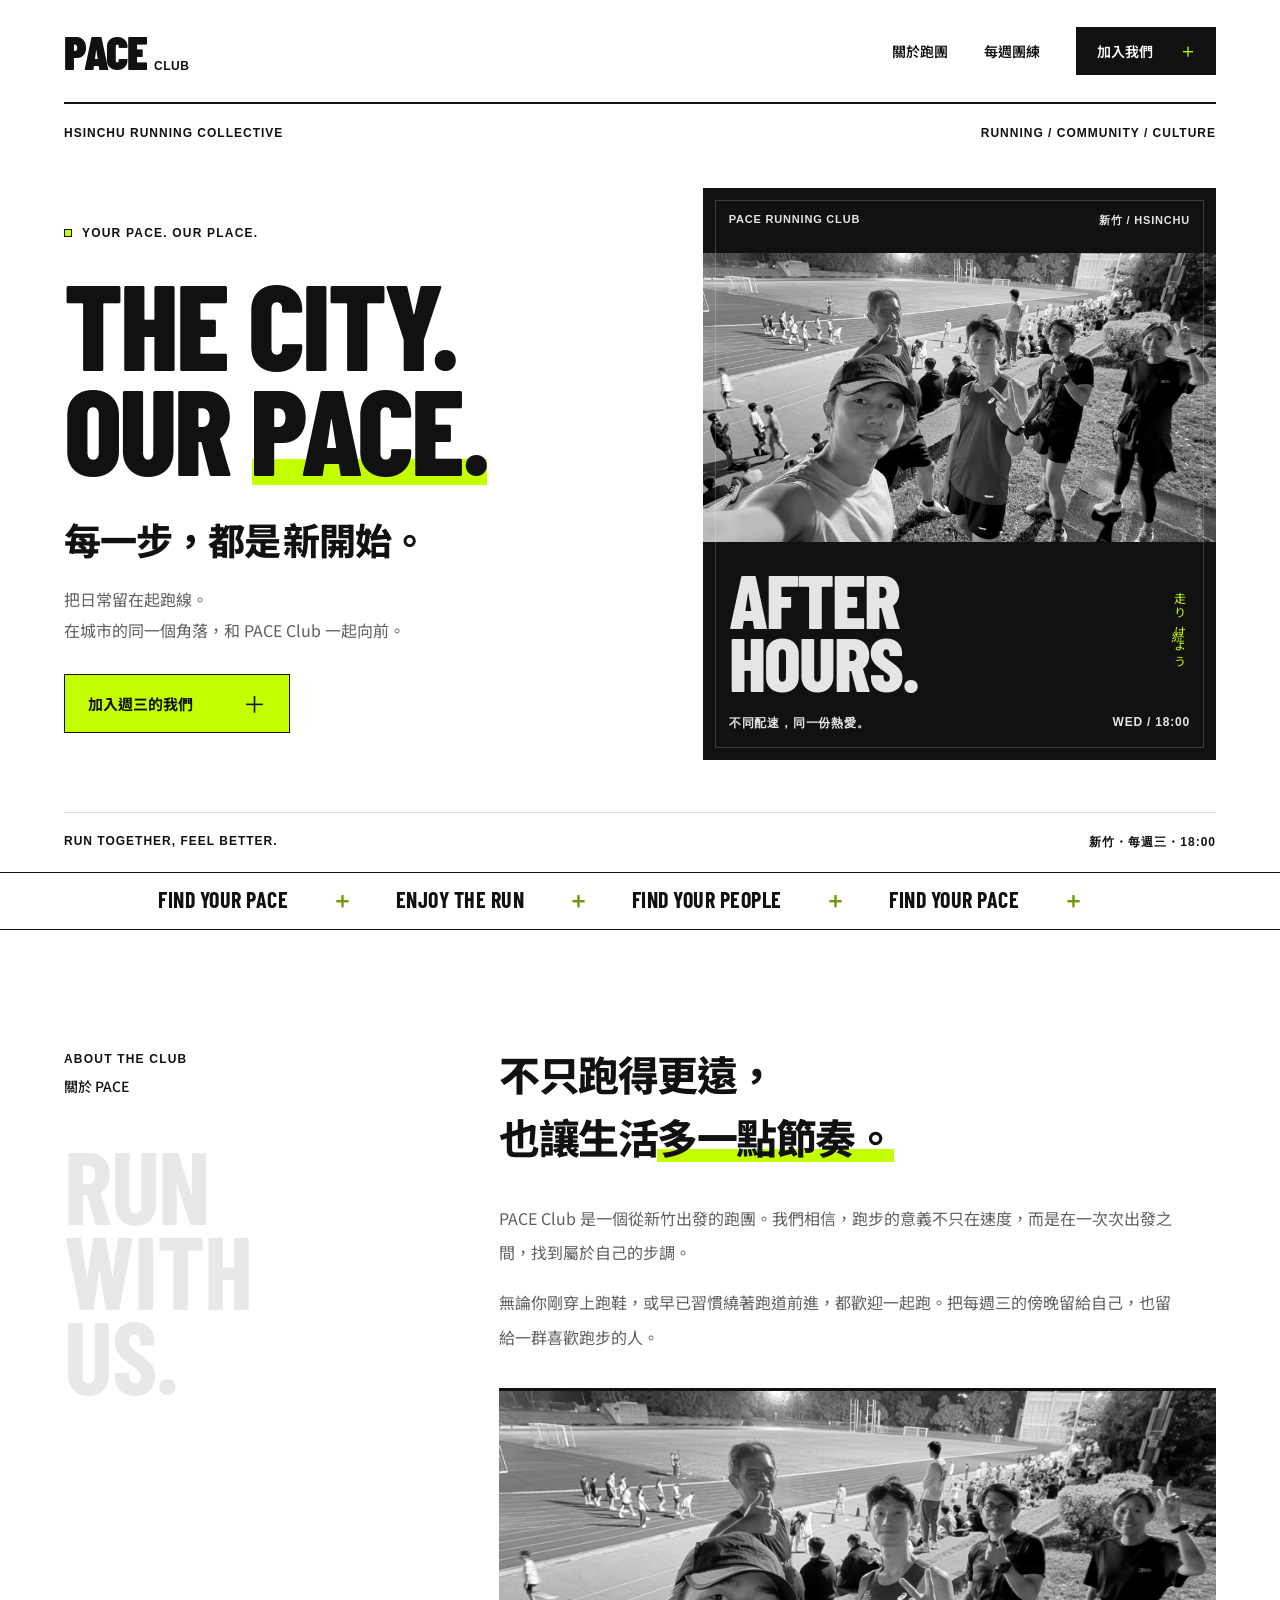
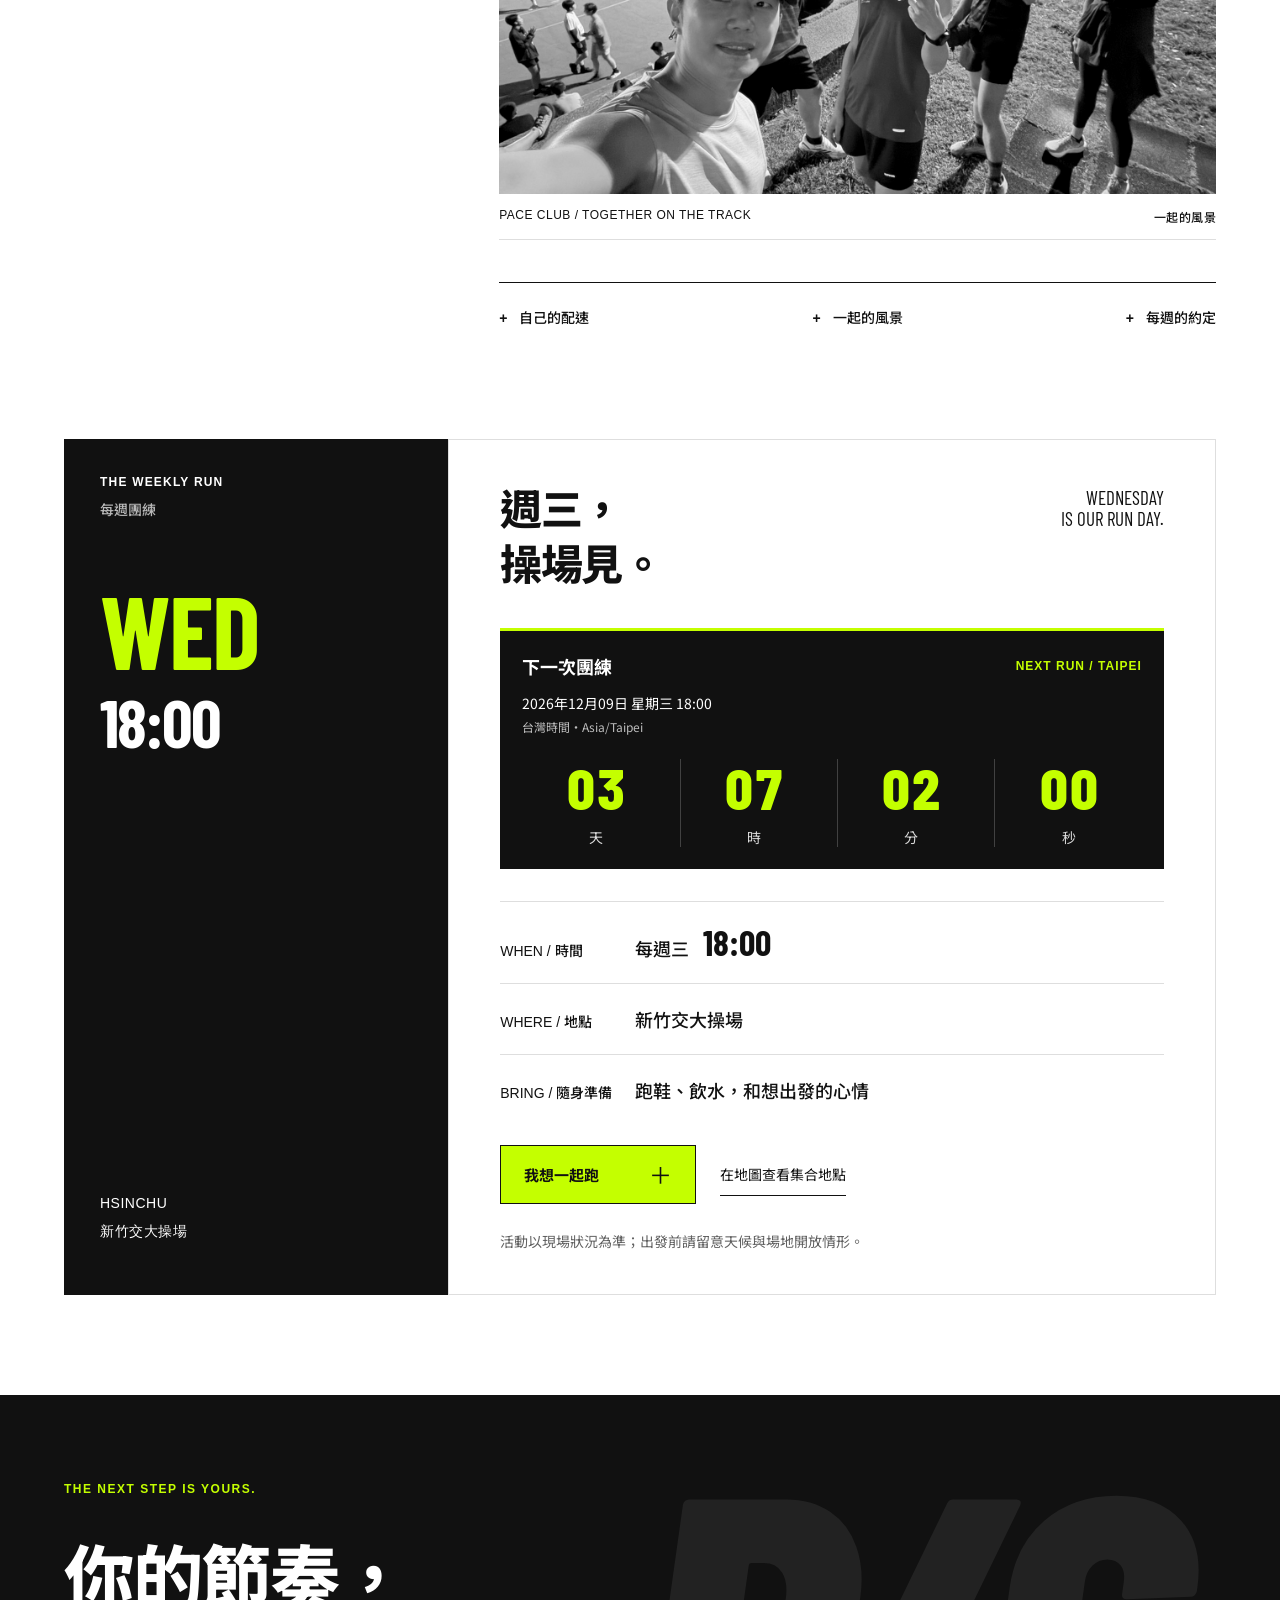
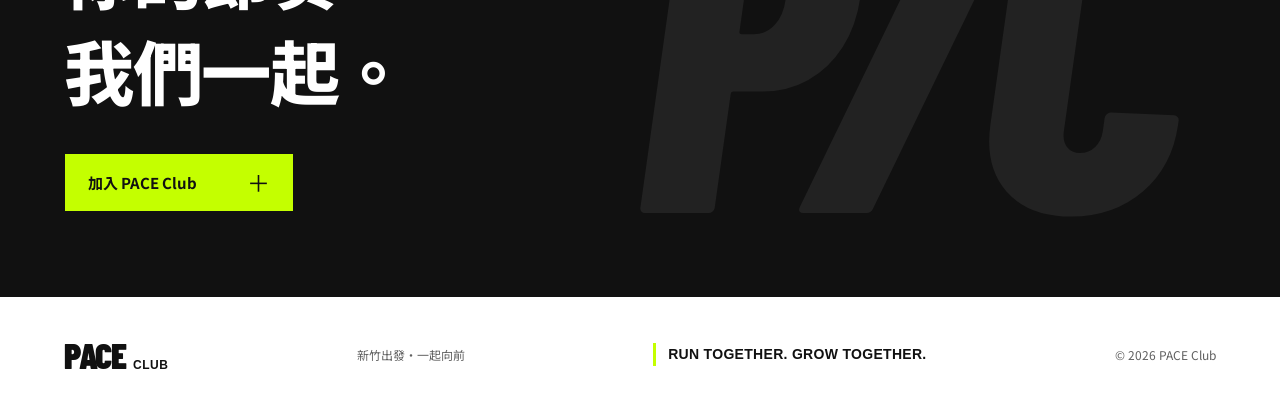
==== commit 8d0e16cd: "Optimize website SEO and social sharing" ====
--- a/index.html
+++ b/index.html
@@ -4,8 +4,65 @@
   <meta charset="UTF-8">
   <meta name="viewport" content="width=device-width, initial-scale=1">
   <meta name="theme-color" content="#c4ff00">
-  <meta name="description" content="PACE Club 跑團，每週三 18:00 在新竹交大操場，一起找到自己的跑步節奏。">
-  <title>PACE Club｜跑出自己的節奏</title>
+  <title>PACE Club｜新竹跑步社群・每週三交大操場團練</title>
+  <meta name="description" content="PACE Club 是新竹在地跑步社群，每週三 18:00 在新竹交大操場團練。歡迎上班族、跑步新手與一般跑者，依自己的配速一起跑，找到生活的節奏。查看集合資訊與下一次團練倒數，加入週三的我們。">
+  <link rel="canonical" href="https://neal1106-source.github.io/pace-club/">
+  <link rel="icon" href="favicon.svg" type="image/svg+xml" sizes="any">
+  <link rel="sitemap" href="sitemap.xml" type="application/xml">
+
+  <meta property="og:type" content="website">
+  <meta property="og:locale" content="zh_TW">
+  <meta property="og:site_name" content="PACE Club">
+  <meta property="og:title" content="PACE Club｜新竹跑步社群・每週三交大操場團練">
+  <meta property="og:description" content="每週三 18:00，新竹交大操場見。歡迎上班族、跑步新手與一般跑者，與 PACE Club 一起找到自己的跑步節奏。">
+  <meta property="og:url" content="https://neal1106-source.github.io/pace-club/">
+  <meta property="og:image" content="https://neal1106-source.github.io/pace-club/images/hero.jpg">
+  <meta property="og:image:type" content="image/jpeg">
+  <meta property="og:image:width" content="1706">
+  <meta property="og:image:height" content="960">
+  <meta property="og:image:alt" content="跑友在夜間操場旁合照，後方可見跑道與草地">
+  <meta name="twitter:card" content="summary_large_image">
+  <meta name="twitter:title" content="PACE Club｜新竹跑步社群・每週三交大操場團練">
+  <meta name="twitter:description" content="每週三 18:00，新竹交大操場見。歡迎上班族、跑步新手與一般跑者，一起跑出自己的節奏。">
+  <meta name="twitter:image" content="https://neal1106-source.github.io/pace-club/images/hero.jpg">
+  <meta name="twitter:image:alt" content="跑友在夜間操場旁合照，後方可見跑道與草地">
+  <script type="application/ld+json">
+  {
+    "@context": "https://schema.org",
+    "@graph": [
+      {
+        "@type": "SportsOrganization",
+        "@id": "https://neal1106-source.github.io/pace-club/#organization",
+        "name": "PACE Club",
+        "url": "https://neal1106-source.github.io/pace-club/",
+        "description": "新竹在地跑步社群，歡迎上班族、跑步新手與一般跑者，每週三 18:00 於新竹交大操場團練。",
+        "sport": "跑步",
+        "slogan": "RUN TOGETHER. GROW TOGETHER.",
+        "image": "https://neal1106-source.github.io/pace-club/images/hero.jpg",
+        "areaServed": { "@type": "City", "name": "新竹" },
+        "location": { "@type": "Place", "name": "新竹交大操場" }
+      },
+      {
+        "@type": "WebSite",
+        "@id": "https://neal1106-source.github.io/pace-club/#website",
+        "url": "https://neal1106-source.github.io/pace-club/",
+        "name": "PACE Club",
+        "inLanguage": "zh-Hant",
+        "publisher": { "@id": "https://neal1106-source.github.io/pace-club/#organization" }
+      },
+      {
+        "@type": "WebPage",
+        "@id": "https://neal1106-source.github.io/pace-club/#webpage",
+        "url": "https://neal1106-source.github.io/pace-club/",
+        "name": "PACE Club｜新竹跑步社群・每週三交大操場團練",
+        "description": "認識 PACE Club 新竹跑步社群，查看每週三 18:00 新竹交大操場團練資訊與下一次團練倒數。",
+        "inLanguage": "zh-Hant",
+        "isPartOf": { "@id": "https://neal1106-source.github.io/pace-club/#website" },
+        "mainEntity": { "@id": "https://neal1106-source.github.io/pace-club/#organization" }
+      }
+    ]
+  }
+  </script>
   <link rel="stylesheet" href="styles.css">
   <script src="script.js" defer></script>
 </head>
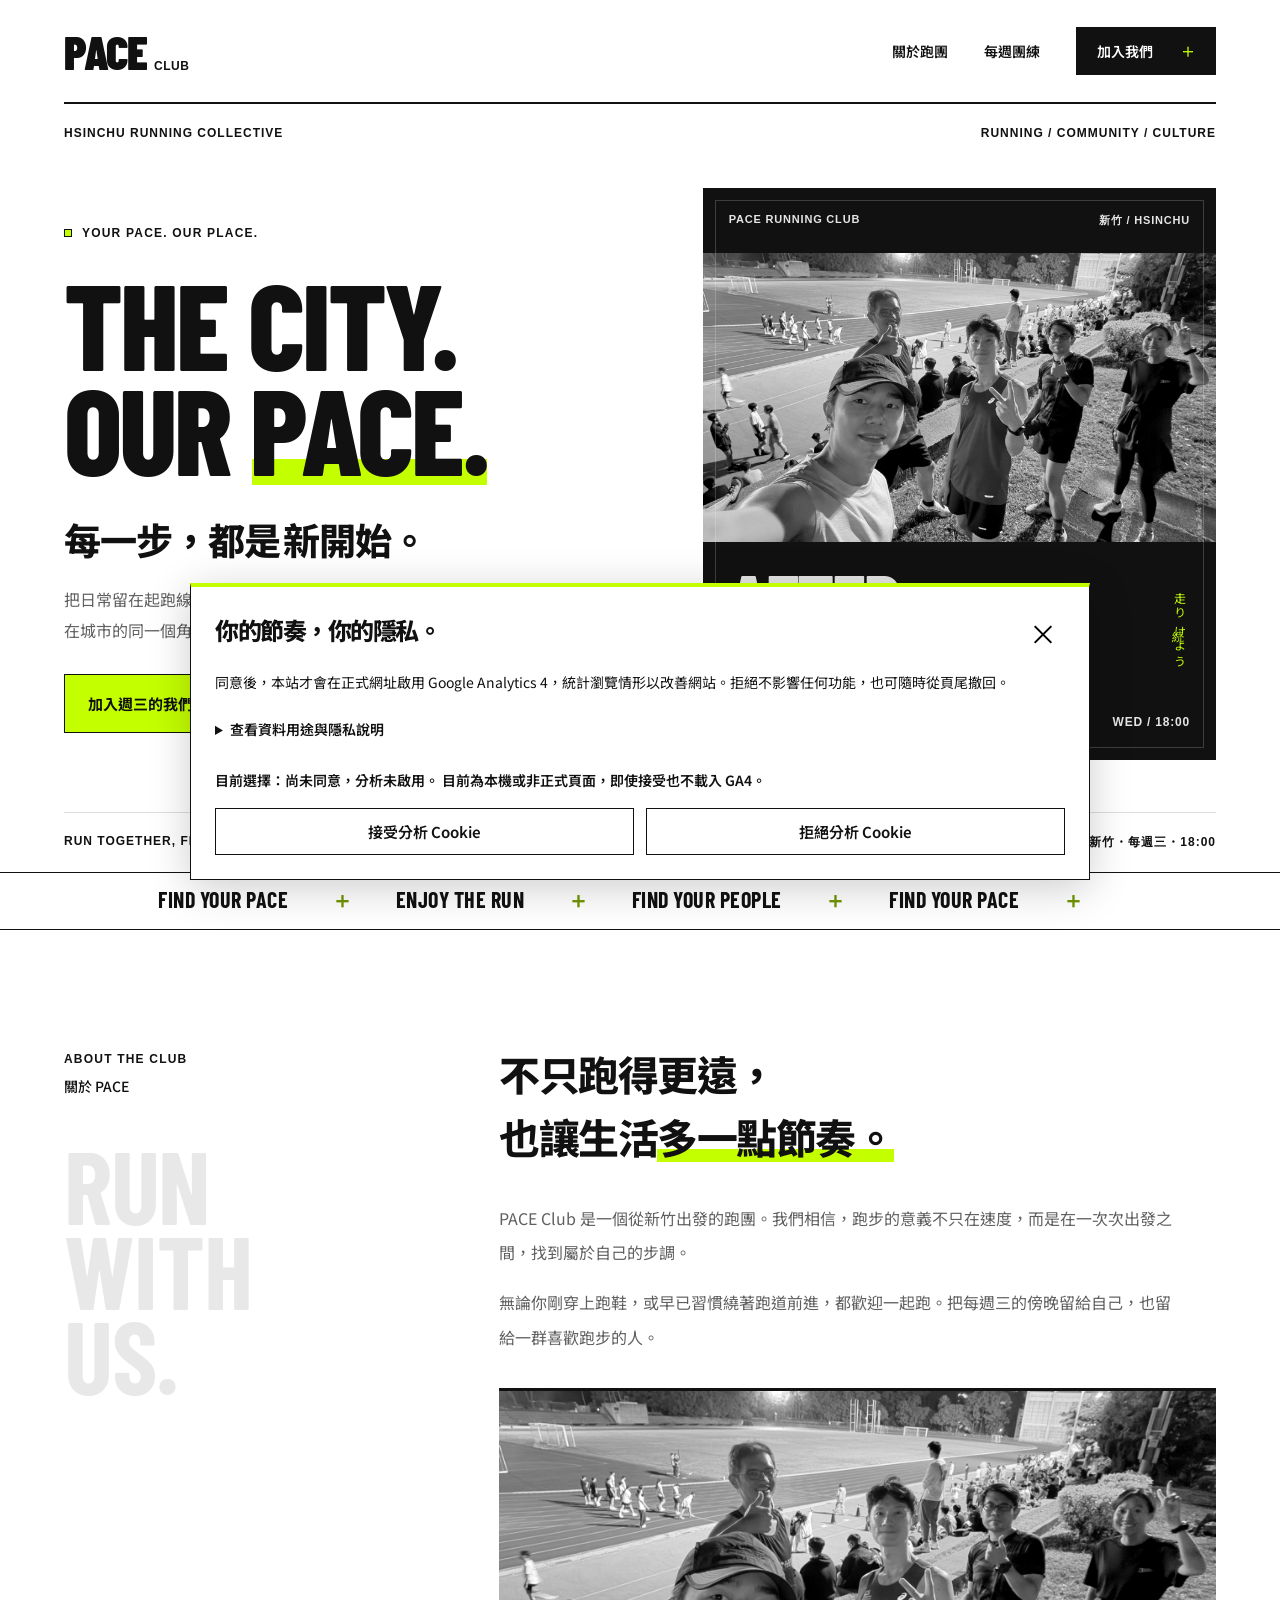
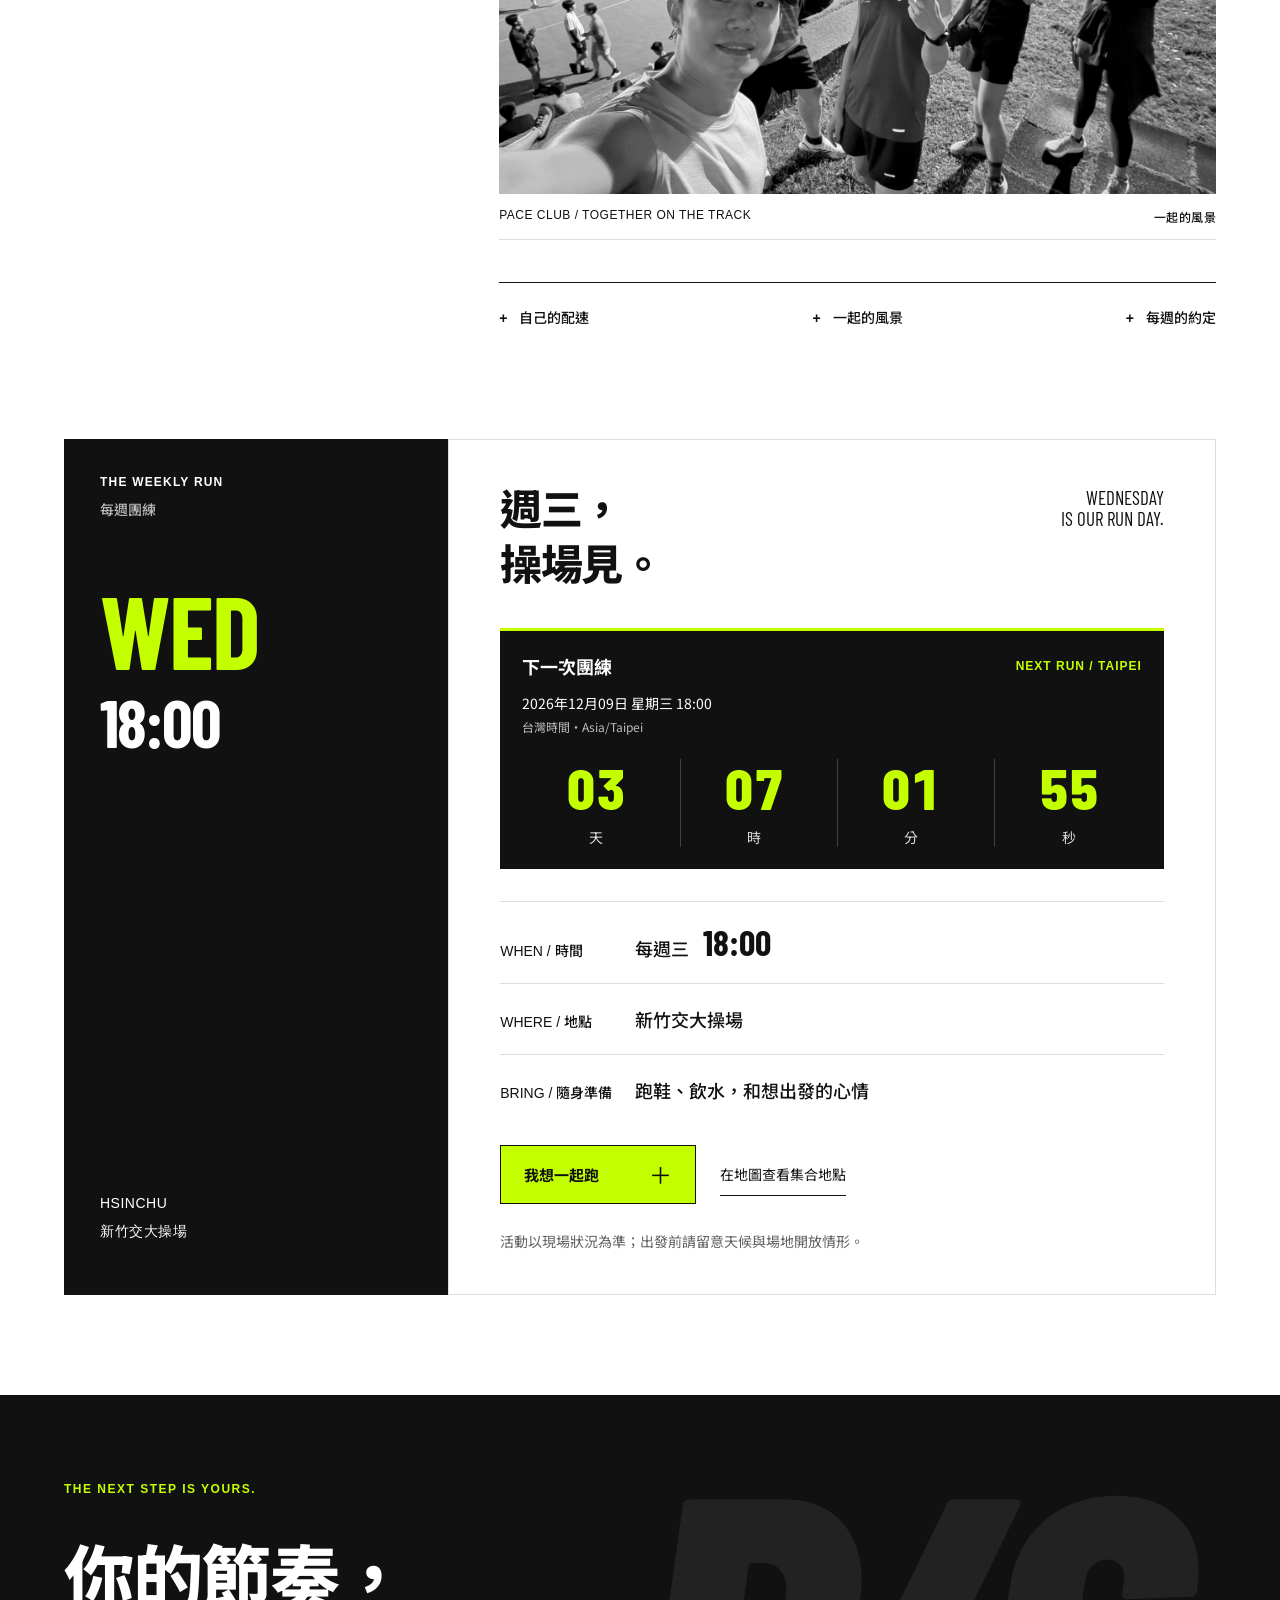
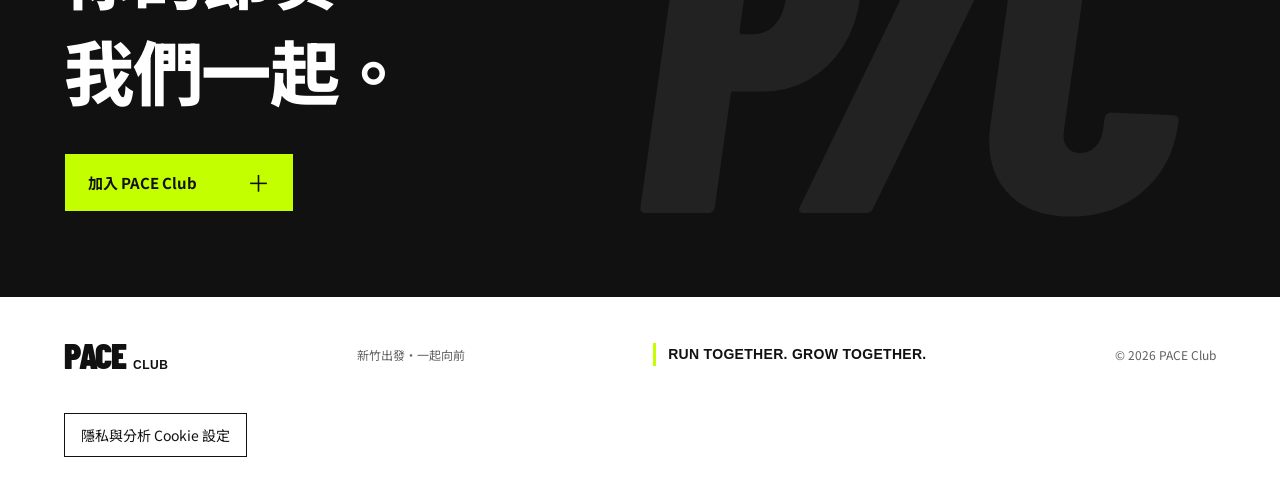
==== commit b248b2b2: "Integrate GA4 analytics and cookie consent" ====
--- a/index.html
+++ b/index.html
@@ -65,6 +65,7 @@
   </script>
   <link rel="stylesheet" href="styles.css">
   <script src="script.js" defer></script>
+  <script src="analytics.js" defer></script>
 </head>
 <body>
   <a class="skip-link" href="#main">跳至主要內容</a>
@@ -114,6 +115,17 @@
     <section class="closing"><p>THE NEXT STEP IS YOURS.</p><h2>你的節奏，<br>我們一起。</h2><button class="button button-light" data-join>加入 PACE Club <span>＋</span></button><span class="closing-mark" aria-hidden="true">P/C</span></section>
   </main>
   <footer><a class="logo" href="#">PACE<span>CLUB</span></a><p>新竹出發・一起向前</p><p class="footer-tagline">RUN TOGETHER. GROW TOGETHER.</p><span>© <span id="year">2026</span> PACE Club</span></footer>
+  <div class="privacy-settings"><button id="analytics-settings" type="button" aria-controls="analytics-notice" aria-expanded="false">隱私與分析 Cookie 設定</button><noscript>JavaScript 未啟用，網站不會載入 Google Analytics。</noscript></div>
+  <section id="analytics-notice" class="privacy-panel" aria-labelledby="privacy-title" hidden>
+    <div class="privacy-heading"><h2 id="privacy-title" tabindex="-1">你的節奏，你的隱私。</h2><button id="privacy-close" type="button" aria-label="關閉隱私設定">×</button></div>
+    <p>同意後，本站才會在正式網址啟用 Google Analytics 4，統計瀏覽情形以改善網站。拒絕不影響任何功能，也可隨時從頁尾撤回。</p>
+    <details><summary>查看資料用途與隱私說明</summary>
+    <p>PACE Club 僅在你同意後，於正式網站使用 Google Analytics 4（GA4）分析瀏覽次數及使用情形，協助改善網站。Google 會接收瀏覽器、裝置與連線資訊（例如 IP）；本網站不傳送姓名、Email、電話或表單內容，並移除分析網址中的查詢參數與錨點，不啟用廣告個人化。</p>
+    <p>分析 Cookie 用於辨識瀏覽器；你的選擇會以本機儲存保留最多 180 天，可隨時從頁尾設定撤回。拒絕不影響團練倒數、加入說明或行事曆。撤回會停止後續追蹤、清除本站分析 Cookie 並重新載入，不會刪除先前已送出的資料。<a href="https://policies.google.com/privacy" target="_blank" rel="noopener noreferrer">Google 隱私權政策</a></p>
+    </details>
+    <p id="analytics-status" class="privacy-status" role="status"></p>
+    <div class="privacy-actions"><button id="analytics-accept" type="button">接受分析 Cookie</button><button id="analytics-reject" type="button">拒絕分析 Cookie</button><button id="analytics-withdraw" type="button" hidden>撤回分析追蹤</button></div>
+  </section>
   <dialog id="join-dialog" aria-labelledby="join-title"><button class="close" aria-label="關閉加入說明">×</button><p class="eyebrow">SEE YOU ON THE TRACK</p><h2 id="join-title">從這個週三開始。</h2><p>每週三 18:00，在新竹交大操場，讓跑步成為生活的一部分。</p><div class="dialog-info"><strong>第一次一起跑？</strong><p>建議提早抵達，穿著適合運動的服裝，帶好飲水，依自己的身體狀況調整配速。</p></div><button id="calendar" class="button">下載團練行事曆 <span>＋</span></button><p class="note">此網站目前提供活動介紹，尚未開放線上報名。下載行事曆僅建立個人提醒，不代表完成報名。集合細節請以主辦方確認為準。</p><p id="calendar-status" role="status"></p></dialog>
 </body>
 </html>
--- a/styles.css
+++ b/styles.css
@@ -282,6 +282,28 @@
   .poster-bottom { flex-direction: column; }
   .poster-tag { bottom: 98px; }
 }
+.privacy-settings { margin: 0 var(--gutter) 28px; }
+.privacy-settings button { background: transparent; color: var(--ink); border: 1px solid var(--ink); padding: 10px 16px; font-size: 14px; }
+.privacy-panel { position: fixed; z-index: 6; bottom: 20px; left: var(--gutter); right: var(--gutter); max-width: 900px; max-height: 55dvh; overflow-y: auto; margin: auto; padding: 24px; border: 1px solid var(--ink); border-top: 4px solid var(--green); background: white; box-shadow: 0 8px 40px #0003; }
+.privacy-panel[hidden], .privacy-actions [hidden] { display: none; }
+.privacy-heading { display: flex; align-items: flex-start; justify-content: space-between; gap: 12px; }
+.privacy-heading h2 { font-size: 24px; margin: 0; }
+.privacy-heading button { border: 0; background: transparent; font-size: 28px; flex-shrink: 0; }
+.privacy-panel p { font-size: 14px; line-height: 1.9; margin: 14px 0; }
+.privacy-panel a { text-decoration: underline; text-underline-offset: 3px; }
+.privacy-panel summary { min-height: 44px; padding: 10px 0; font-size: 14px; font-weight: 600; cursor: pointer; }
+.privacy-panel summary:focus-visible { outline: 3px solid #578000; outline-offset: 3px; }
+.privacy-panel .privacy-status { font-weight: 600; }
+.privacy-actions { display: flex; flex-wrap: wrap; gap: 12px; }
+.privacy-actions button { flex: 1 1 180px; padding: 12px 16px; border: 1px solid var(--ink); background: var(--paper); color: var(--ink); font-size: 15px; font-weight: 600; }
+.privacy-actions button:hover { background: var(--green); }
+@media (max-width: 700px) {
+  .privacy-panel { bottom: 12px; left: 16px; right: 16px; padding: 18px; max-height: 60dvh; }
+  .privacy-heading h2 { font-size: 22px; }
+  .privacy-panel p { font-size: 16px; }
+  .privacy-actions { gap: 10px; }
+  .privacy-actions button { flex-basis: 100%; }
+}
 @media (prefers-reduced-motion: reduce) {
   html { scroll-behavior: auto; }
   * { transition: none !important; }
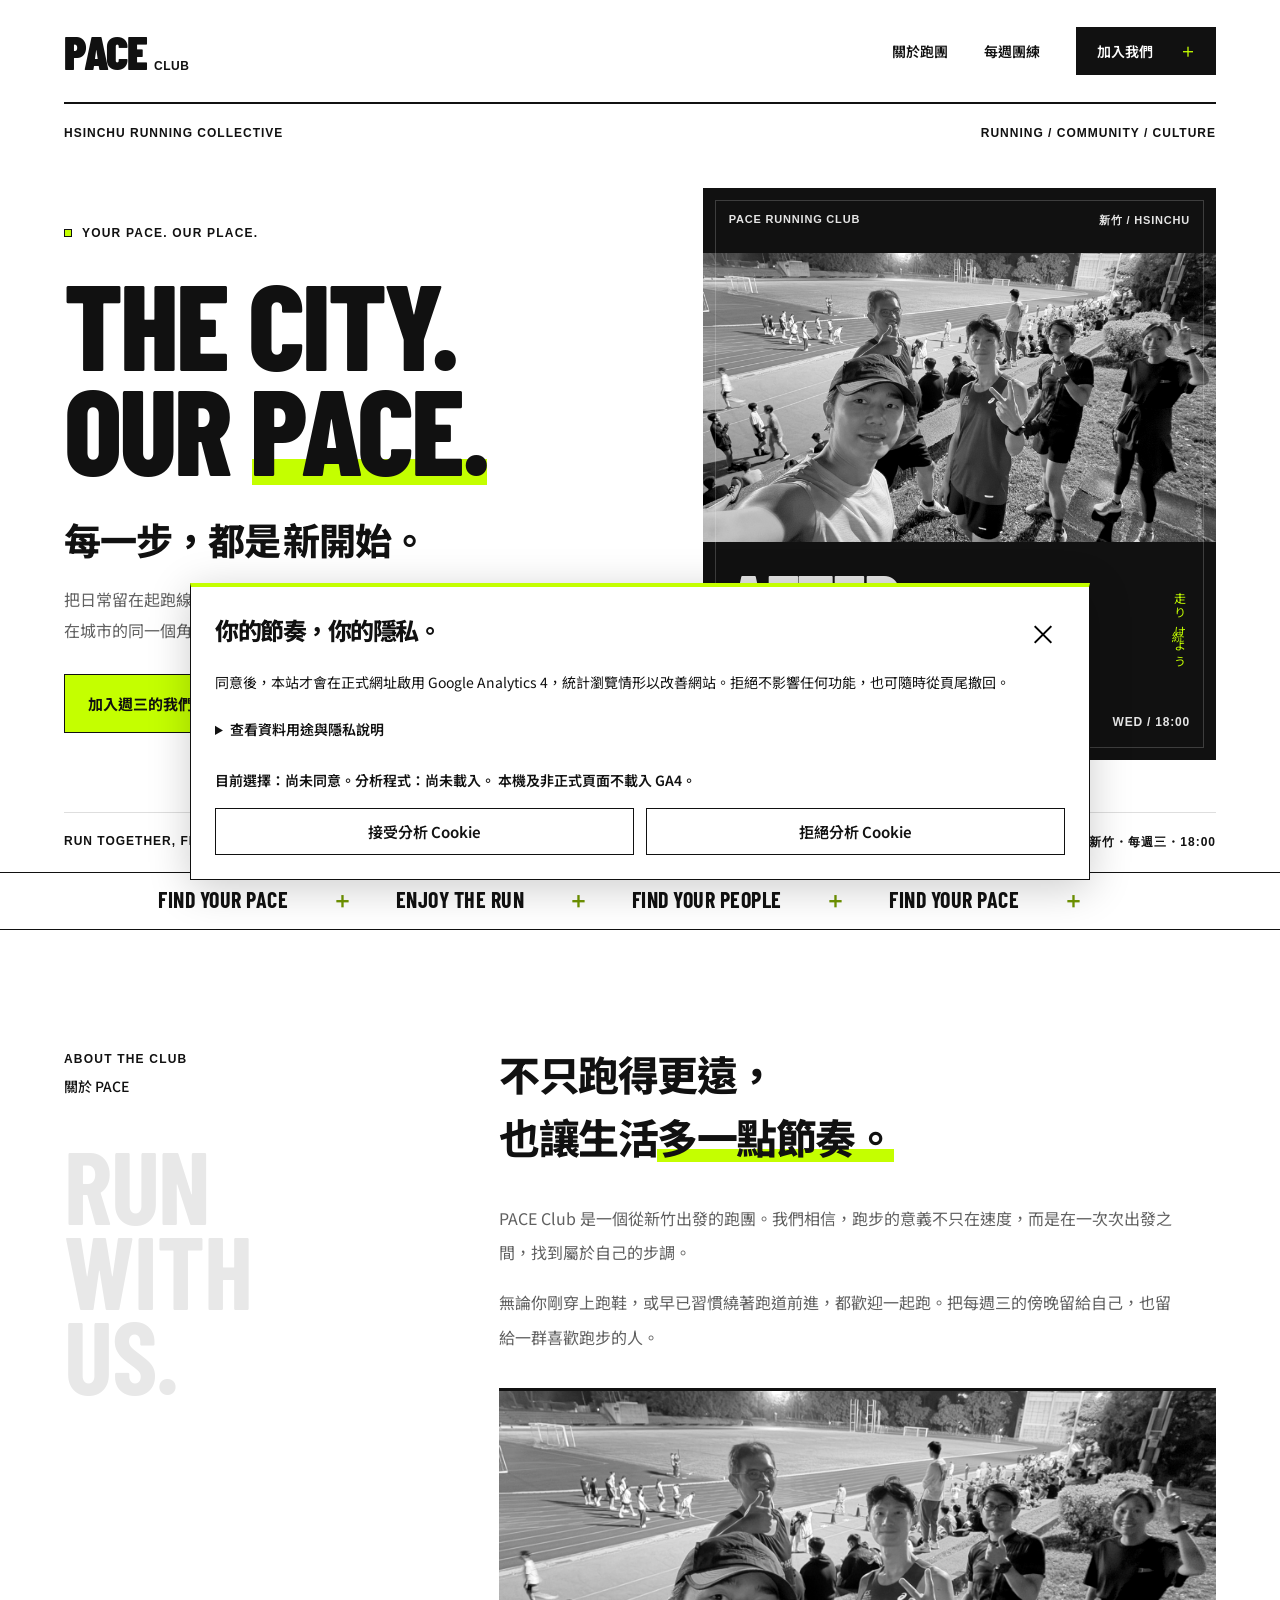
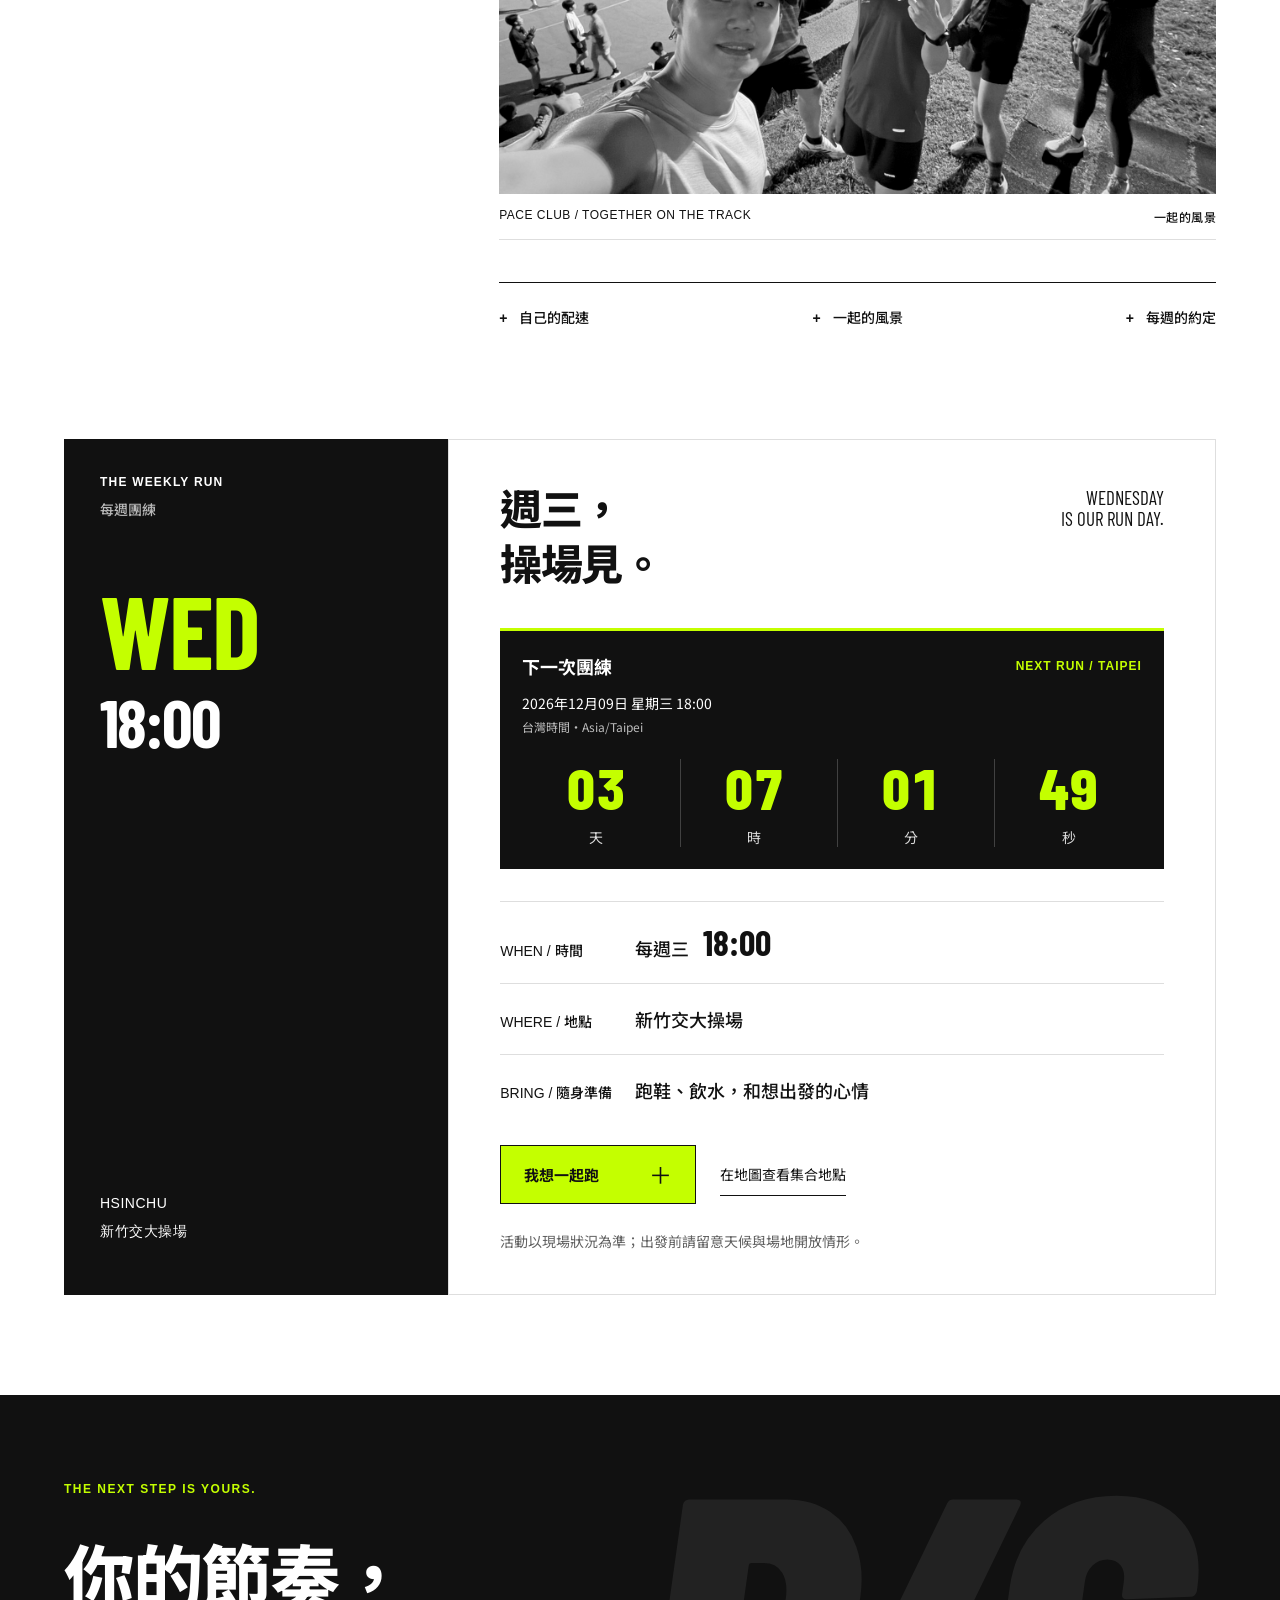
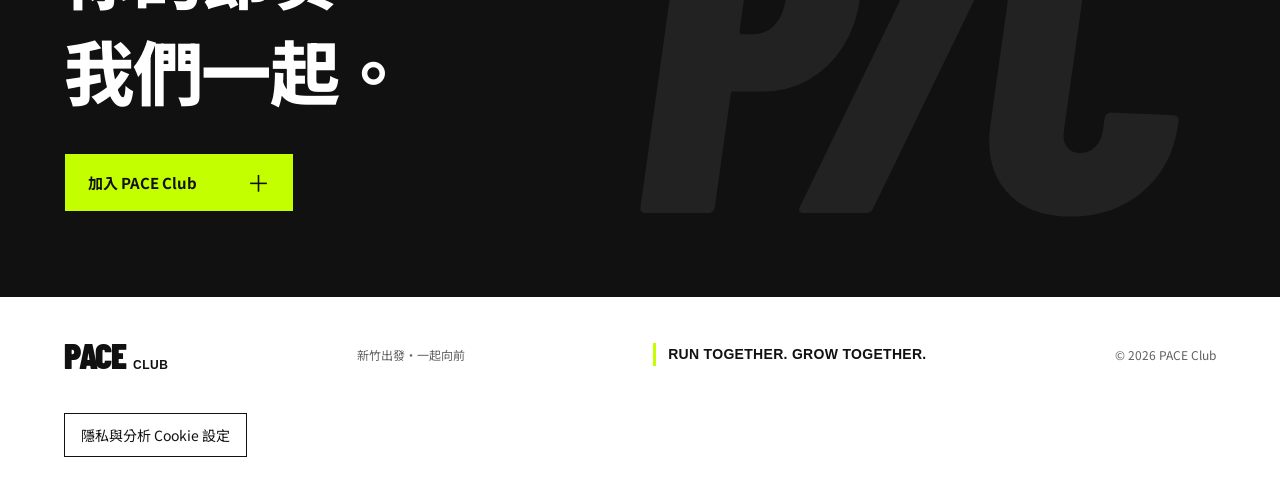
==== commit e13616b0: "Fix GA4 consent handling and event tracking" ====
--- a/index.html
+++ b/index.html
@@ -120,11 +120,11 @@
     <div class="privacy-heading"><h2 id="privacy-title" tabindex="-1">你的節奏，你的隱私。</h2><button id="privacy-close" type="button" aria-label="關閉隱私設定">×</button></div>
     <p>同意後，本站才會在正式網址啟用 Google Analytics 4，統計瀏覽情形以改善網站。拒絕不影響任何功能，也可隨時從頁尾撤回。</p>
     <details><summary>查看資料用途與隱私說明</summary>
-    <p>PACE Club 僅在你同意後，於正式網站使用 Google Analytics 4（GA4）分析瀏覽次數及使用情形，協助改善網站。Google 會接收瀏覽器、裝置與連線資訊（例如 IP）；本網站不傳送姓名、Email、電話或表單內容，並移除分析網址中的查詢參數與錨點，不啟用廣告個人化。</p>
+    <p>PACE Club 僅在你同意後，於正式網站使用 Google Analytics 4（GA4）分析瀏覽次數及使用情形，協助改善網站。Google 會接收瀏覽器、裝置與連線資訊（例如 IP）；本網站不傳送姓名、Email、電話或表單內容。啟用分析前會清除網址中的未知或不安全參數，只保留審核通過的 UTM 行銷詞彙與合法頁內錨點；分析資料不包含錨點，不啟用廣告個人化。</p>
     <p>分析 Cookie 用於辨識瀏覽器；你的選擇會以本機儲存保留最多 180 天，可隨時從頁尾設定撤回。拒絕不影響團練倒數、加入說明或行事曆。撤回會停止後續追蹤、清除本站分析 Cookie 並重新載入，不會刪除先前已送出的資料。<a href="https://policies.google.com/privacy" target="_blank" rel="noopener noreferrer">Google 隱私權政策</a></p>
     </details>
     <p id="analytics-status" class="privacy-status" role="status"></p>
-    <div class="privacy-actions"><button id="analytics-accept" type="button">接受分析 Cookie</button><button id="analytics-reject" type="button">拒絕分析 Cookie</button><button id="analytics-withdraw" type="button" hidden>撤回分析追蹤</button></div>
+    <div class="privacy-actions"><button id="analytics-accept" type="button">接受分析 Cookie</button><button id="analytics-reject" type="button">拒絕分析 Cookie</button><button id="analytics-withdraw" type="button" hidden>撤回分析追蹤</button><button id="analytics-retry" type="button" hidden>重試載入分析</button></div>
   </section>
   <dialog id="join-dialog" aria-labelledby="join-title"><button class="close" aria-label="關閉加入說明">×</button><p class="eyebrow">SEE YOU ON THE TRACK</p><h2 id="join-title">從這個週三開始。</h2><p>每週三 18:00，在新竹交大操場，讓跑步成為生活的一部分。</p><div class="dialog-info"><strong>第一次一起跑？</strong><p>建議提早抵達，穿著適合運動的服裝，帶好飲水，依自己的身體狀況調整配速。</p></div><button id="calendar" class="button">下載團練行事曆 <span>＋</span></button><p class="note">此網站目前提供活動介紹，尚未開放線上報名。下載行事曆僅建立個人提醒，不代表完成報名。集合細節請以主辦方確認為準。</p><p id="calendar-status" role="status"></p></dialog>
 </body>
